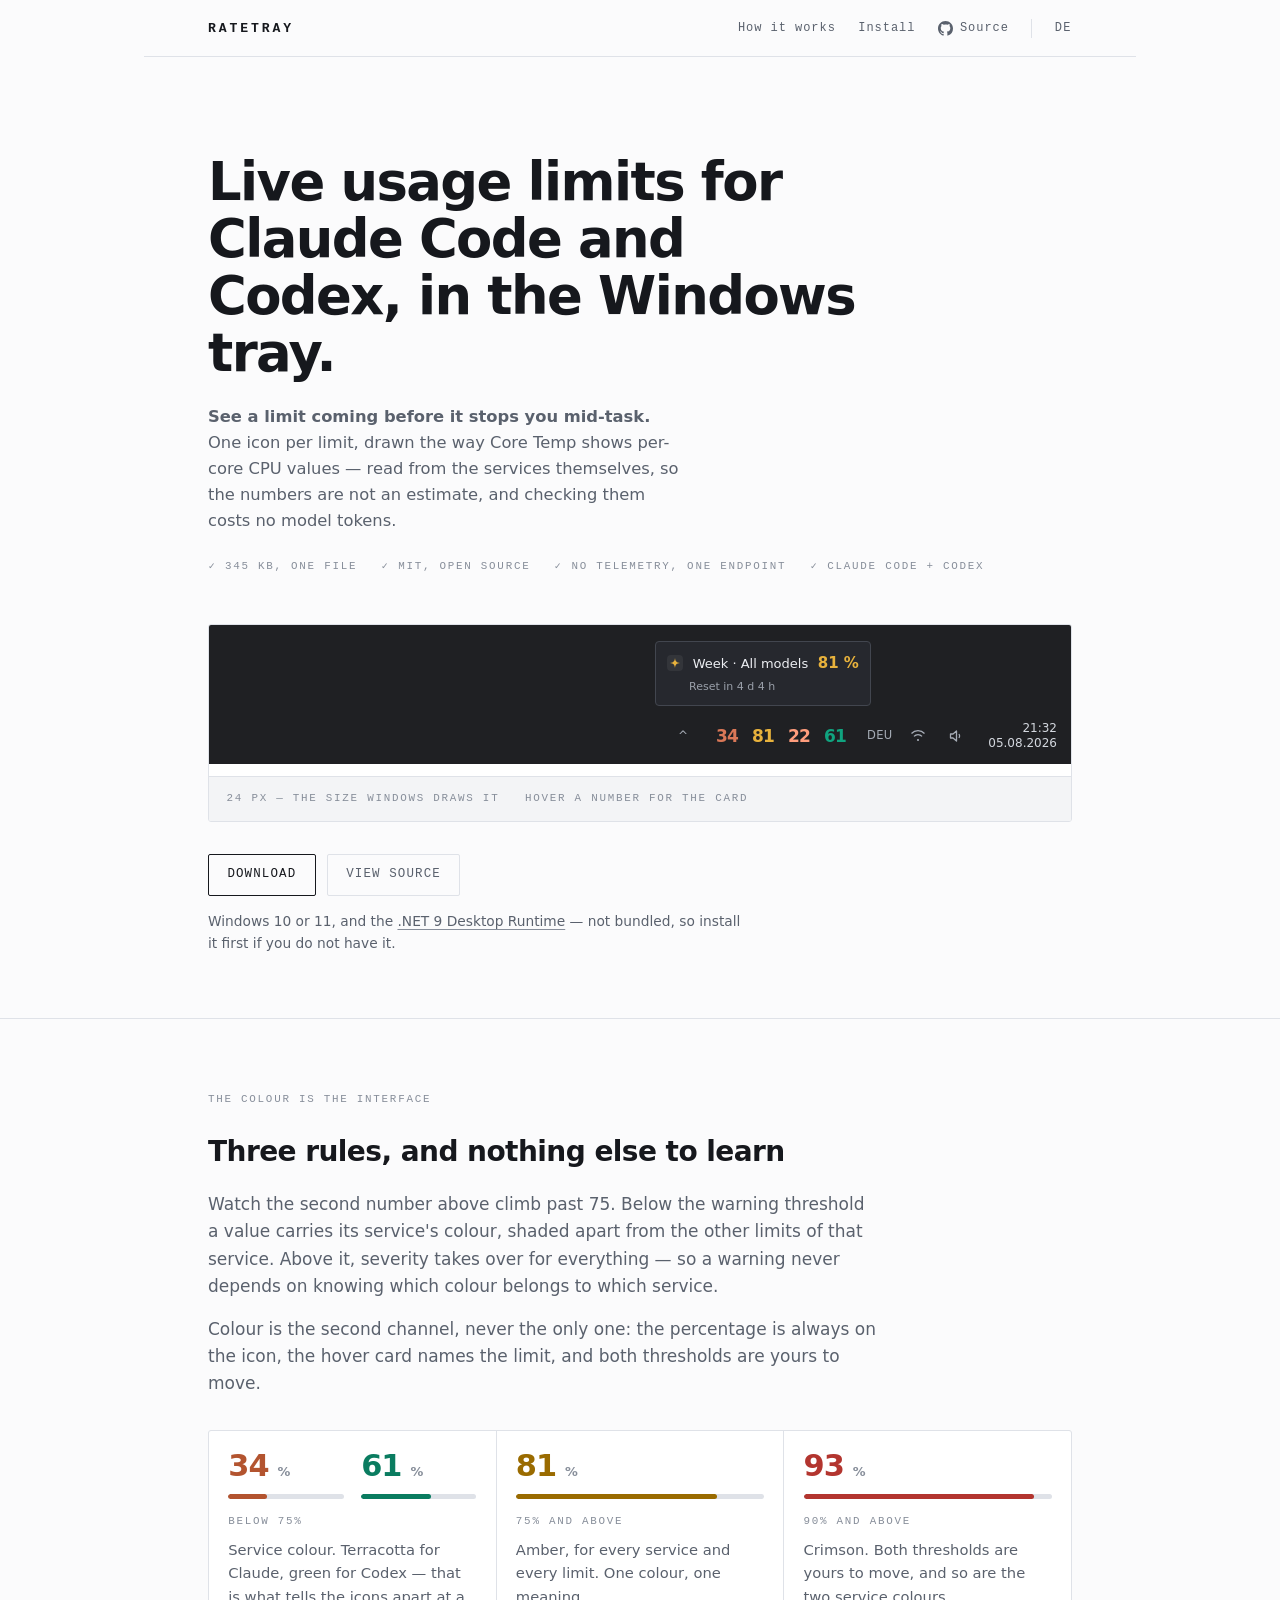
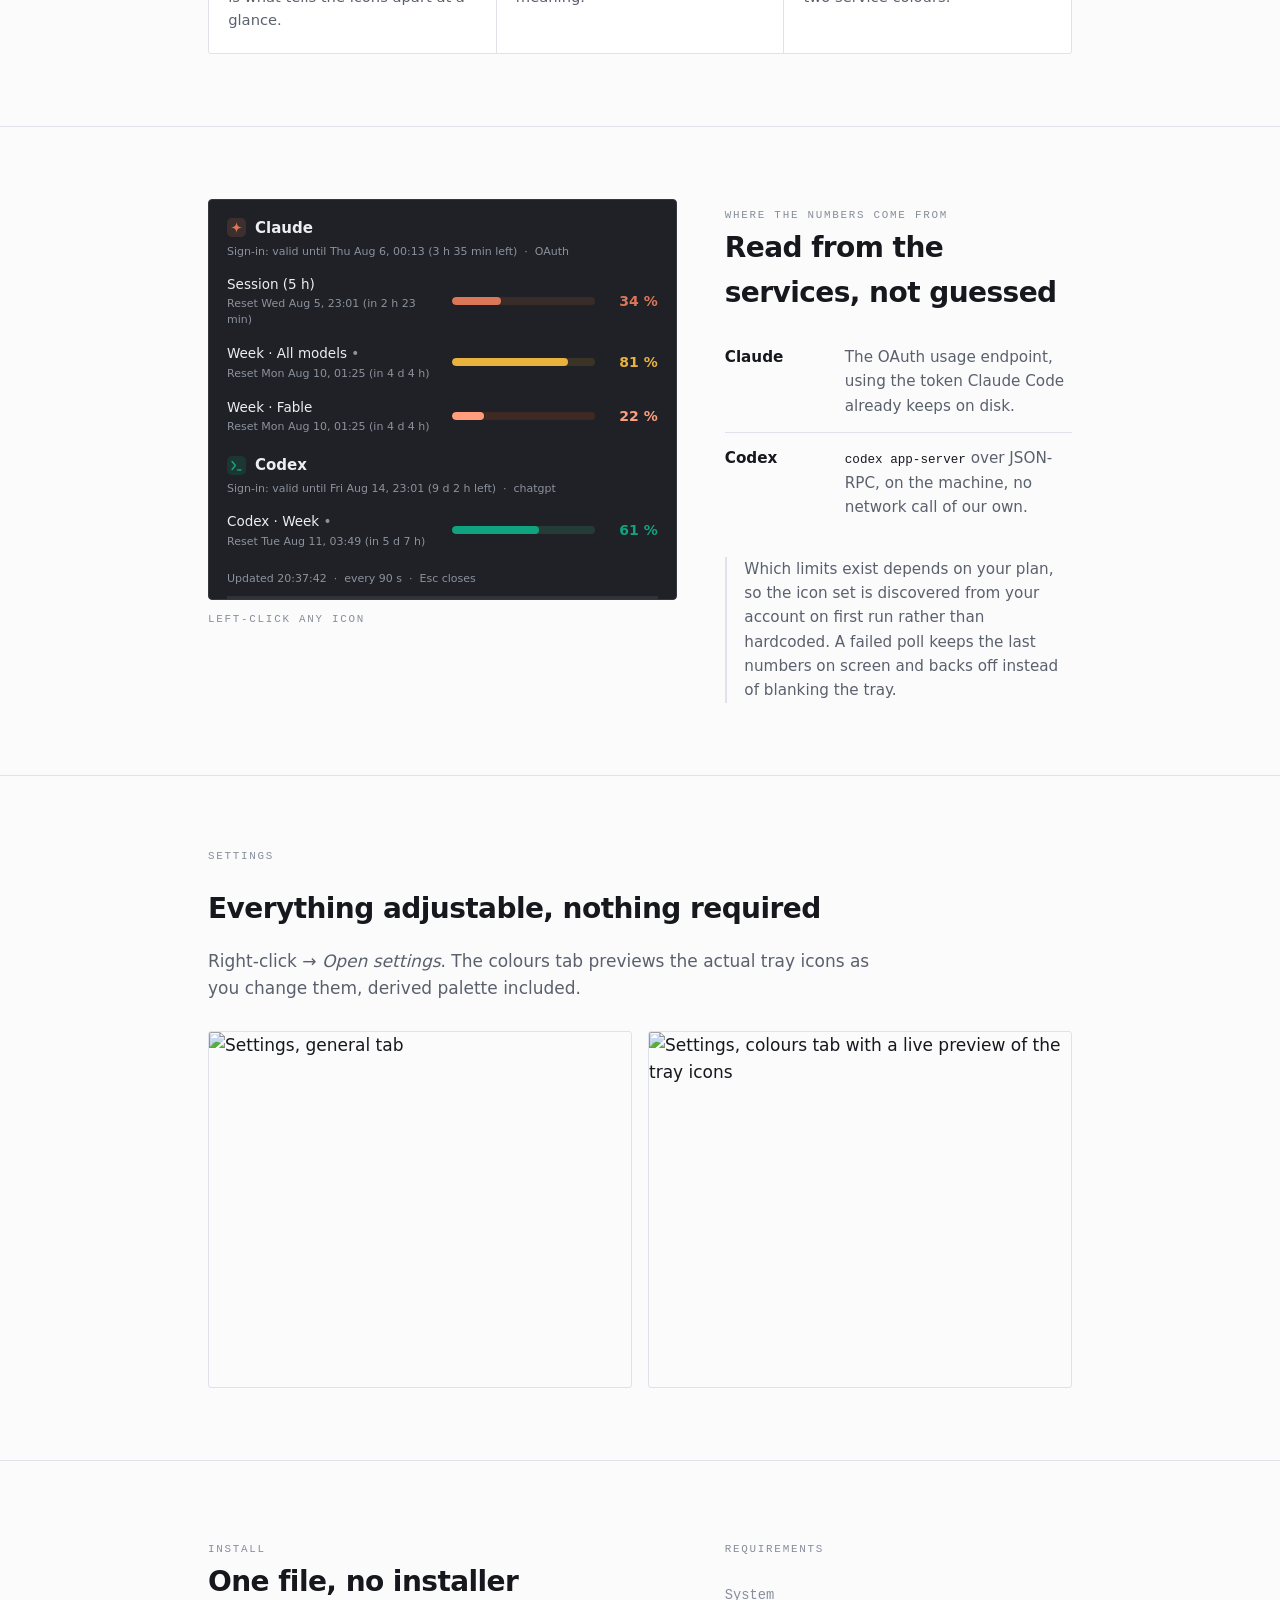
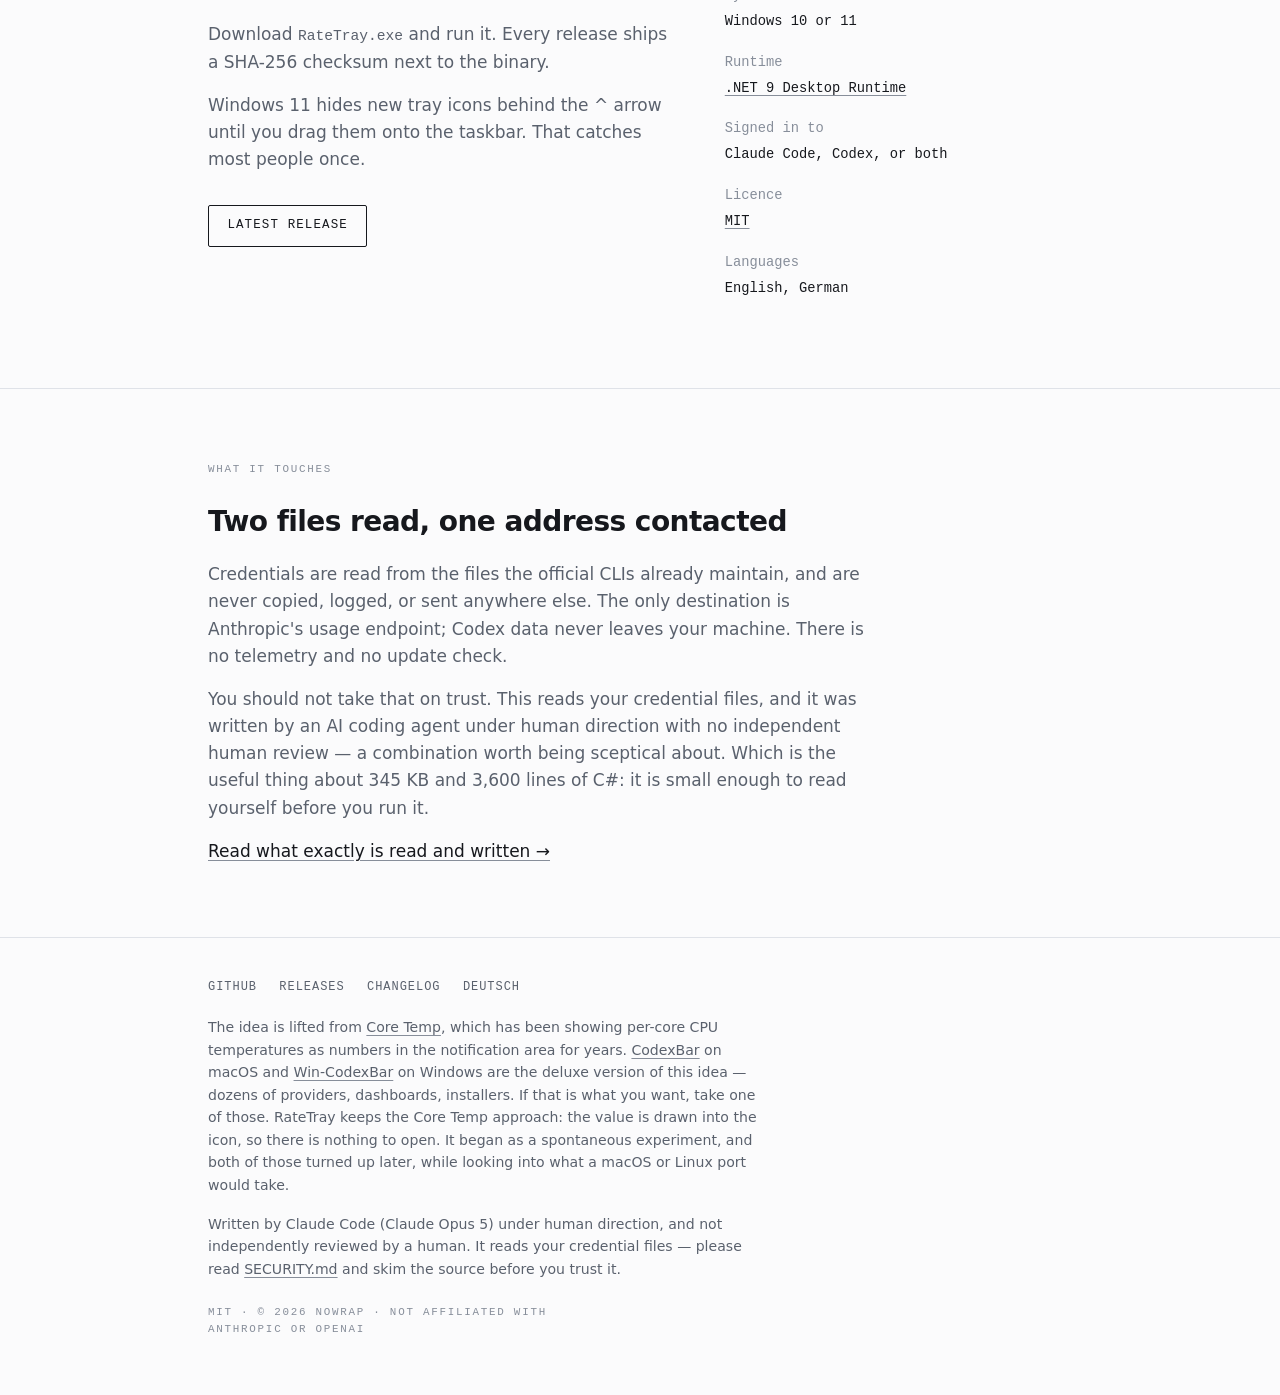
==== site/index.html @ 65d11f0b "docs: say when the prior art was found, not that it was chance "Found afterwards, by accident" left " ====
<!doctype html>
<html lang="en">
<head>
<meta charset="utf-8">
<meta name="viewport" content="width=device-width, initial-scale=1">
<title>RateTray — live usage limits for Claude Code and Codex, in the Windows tray</title>
<meta name="description" content="A Windows tray indicator showing how much of your Claude Code and Codex quota is left. One icon per limit, the way Core Temp shows per-core CPU values. Free and MIT licensed.">
<link rel="canonical" href="https://ratetray.nowrap.net/">
<link rel="alternate" hreflang="en" href="https://ratetray.nowrap.net/">
<link rel="alternate" hreflang="de" href="https://ratetray.nowrap.net/de/">
<link rel="alternate" hreflang="x-default" href="https://ratetray.nowrap.net/">

<meta property="og:type" content="website">
<meta property="og:url" content="https://ratetray.nowrap.net/">
<meta property="og:site_name" content="RateTray">
<meta property="og:title" content="RateTray — live usage limits for Claude Code and Codex">
<meta property="og:description" content="See a limit coming before it stops you mid-task. One tray icon per limit, read from the services themselves. 345 KB, MIT, no telemetry.">
<meta property="og:image" content="https://ratetray.nowrap.net/social.png">
<meta property="og:image:width" content="1200">
<meta property="og:image:height" content="630">
<meta property="og:image:alt" content="RateTray: four tray icons reading 34, 81, 22 and 61 per cent, the 81 in amber because it has crossed the warning threshold.">

<meta name="twitter:card" content="summary_large_image">
<meta name="twitter:title" content="RateTray — live usage limits for Claude Code and Codex">
<meta name="twitter:description" content="See a limit coming before it stops you mid-task. One tray icon per limit, read from the services themselves. 345 KB, MIT, no telemetry.">
<meta name="twitter:image" content="https://ratetray.nowrap.net/social.png">

<link rel="icon" href="favicon.ico" sizes="any">
<link rel="apple-touch-icon" href="apple-touch-icon.png">
<meta name="theme-color" content="#14161A" media="(prefers-color-scheme: dark)">
<meta name="theme-color" content="#FBFBFC" media="(prefers-color-scheme: light)">

<link rel="stylesheet" href="style.css">
</head>
<body>

<header class="wrap topbar">
  <span class="wordmark">RateTray</span>
  <nav>
    <a href="#how">How it works</a>
    <a href="#install">Install</a>
    <a href="https://github.com/nowrap/rate-tray">
      <svg width="15" height="15" viewBox="0 0 16 16" fill="currentColor" aria-hidden="true"><path d="M8 0C3.58 0 0 3.58 0 8c0 3.54 2.29 6.53 5.47 7.59.4.07.55-.17.55-.38 0-.19-.01-.82-.01-1.49-2.01.37-2.53-.49-2.69-.94-.09-.23-.48-.94-.82-1.13-.28-.15-.68-.52-.01-.53.63-.01 1.08.58 1.23.82.72 1.21 1.87.87 2.33.66.07-.52.28-.87.51-1.07-1.78-.2-3.64-.89-3.64-3.95 0-.87.31-1.59.82-2.15-.08-.2-.36-1.02.08-2.12 0 0 .67-.21 2.2.82a7.4 7.4 0 0 1 2-.27c.68 0 1.36.09 2 .27 1.53-1.04 2.2-.82 2.2-.82.44 1.1.16 1.92.08 2.12.51.56.82 1.27.82 2.15 0 3.07-1.87 3.75-3.65 3.95.29.25.54.73.54 1.48 0 1.07-.01 1.93-.01 2.2 0 .21.15.46.55.38A8.01 8.01 0 0 0 16 8c0-4.42-3.58-8-8-8z"/></svg>
      Source
    </a>
    <a href="de/" hreflang="de" class="lang">DE</a>
  </nav>
</header>

<main>
  <div class="wrap hero">
    <h1>Live usage limits for Claude&nbsp;Code and Codex, in the Windows tray.</h1>
    <p class="sub">
      <strong style="font-weight: 600;">See a limit coming before it stops you mid-task.</strong>
      One icon per limit, drawn the way Core&nbsp;Temp shows per-core CPU values — read from the
      services themselves, so the numbers are not an estimate, and checking them costs no model
      tokens.
    </p>

    <ul class="facts label">
      <li>345&nbsp;KB, one file</li>
      <li>MIT, open source</li>
      <li>No telemetry, one endpoint</li>
      <li>Claude&nbsp;Code + Codex</li>
    </ul>

    <figure class="specimen">
      <div class="stage">
      <div class="hovercard" id="card">
        <div class="row">
          <span class="mark" id="card-mark"></span>
          <span class="name" id="card-name"></span>
          <span class="value" id="card-value"></span>
        </div>
        <div class="reset" id="card-reset"></div>
      </div>
      <div class="taskbar" id="tray">
        <span class="chevron" aria-hidden="true">&#94;</span>
        <span class="ours">
          <span class="tray-icon" tabindex="0" data-target="34" data-service="claude" data-shade="0"
                data-name="Session (5 h)" data-reset="Reset in 2 h 23 min">0</span>
          <span class="tray-icon" tabindex="0" data-target="81" data-service="claude" data-shade="1"
                data-name="Week &#183; All models" data-reset="Reset in 4 d 4 h">0</span>
          <span class="tray-icon" tabindex="0" data-target="22" data-service="claude" data-shade="2"
                data-name="Week &#183; Fable" data-reset="Reset in 4 d 4 h">0</span>
          <span class="tray-icon" tabindex="0" data-target="61" data-service="codex"  data-shade="0"
                data-name="Codex &#183; Week" data-reset="Reset in 5 d 7 h">0</span>
        </span>
        <span class="kbd">DEU</span>
        <span class="glyph">
          <svg width="16" height="16" viewBox="0 0 16 16" fill="none" stroke="currentColor" stroke-width="1.3">
            <path d="M1.5 5.5a9 9 0 0 1 13 0M4 8.4a5.5 5.5 0 0 1 8 0"/><circle cx="8" cy="12" r="1.1" fill="currentColor" stroke="none"/>
          </svg>
        </span>
        <span class="glyph">
          <svg width="16" height="16" viewBox="0 0 16 16" fill="none" stroke="currentColor" stroke-width="1.3">
            <path d="M8.5 3 5 6H2.5v4H5l3.5 3z" stroke-linejoin="round"/><path d="M11 6a3.6 3.6 0 0 1 0 4"/>
          </svg>
        </span>
        <span class="clock" aria-hidden="true">21:32<br>05.08.2026</span>
      </div>
      </div>
      <figcaption>
        <span class="label">24&nbsp;px — the size Windows draws it</span>
        <span class="label">Hover a number for the card</span>
      </figcaption>
    </figure>

    <div class="actions">
      <a class="btn" href="https://github.com/nowrap/rate-tray/releases/latest">Download</a>
      <a class="btn secondary" href="https://github.com/nowrap/rate-tray">View source</a>
    </div>
    <!-- Next to the button, not in a requirements list further down: without the runtime the
         first launch fails with a dialog, and that user does not come back. -->
    <p class="requirement">
      Windows 10 or 11, and the
      <a href="https://dotnet.microsoft.com/download/dotnet/9.0">.NET&nbsp;9 Desktop Runtime</a>
      — not bundled, so install it first if you do not have it.
    </p>
  </div>

  <section id="colour">
    <div class="wrap">
      <span class="label">The colour is the interface</span>
      <h2>Three rules, and nothing else to learn</h2>
      <p class="muted">
        Watch the second number above climb past 75. Below the warning threshold a value carries
        its service's colour, shaded apart from the other limits of that service. Above it,
        severity takes over for everything — so a warning never depends on knowing which colour
        belongs to which service.
      </p>
      <p class="muted">
        Colour is the second channel, never the only one: the percentage is always on the icon,
        the hover card names the limit, and both thresholds are yours to move.
      </p>

      <div class="rules" style="margin-top: 2rem;">
        <div class="rule">
          <div class="meters">
            <div class="meter" data-target="34" data-service="claude" data-shade="0" role="img">
              <div class="swatch"><span class="num">0</span><span class="unit">%</span></div>
              <div class="track"><span></span></div>
            </div>
            <div class="meter" data-target="61" data-service="codex" data-shade="0" role="img">
              <div class="swatch"><span class="num">0</span><span class="unit">%</span></div>
              <div class="track"><span></span></div>
            </div>
          </div>
          <span class="label">Below 75%</span>
          <p>Service colour. Terracotta for Claude, green for Codex — that is what tells the icons apart at a glance.</p>
        </div>
        <div class="rule">
          <div class="meters">
            <div class="meter" data-target="81" data-service="claude" data-shade="1" role="img">
              <div class="swatch"><span class="num">0</span><span class="unit">%</span></div>
              <div class="track"><span></span></div>
            </div>
          </div>
          <span class="label">75% and above</span>
          <p>Amber, for every service and every limit. One colour, one meaning.</p>
        </div>
        <div class="rule">
          <div class="meters">
            <div class="meter" data-target="93" data-service="codex" data-shade="0" role="img">
              <div class="swatch"><span class="num">0</span><span class="unit">%</span></div>
              <div class="track"><span></span></div>
            </div>
          </div>
          <span class="label">90% and above</span>
          <p>Crimson. Both thresholds are yours to move, and so are the two service colours.</p>
        </div>
      </div>
    </div>
  </section>

  <section id="how">
    <div class="wrap split">
      <figure class="window">
        <div class="pane" id="details" role="img" aria-label="The details window: three Claude limits at 34, 81 and 22 per cent and one Codex limit at 61 per cent, each with a bar, its reset time, and how long the sign-in is still valid. It refreshes itself every 90 seconds.">
          <p class="svc">
            <span class="mark" style="background: rgba(217,119,87,0.16)">
              <svg width="11" height="11" viewBox="0 0 10 10" aria-hidden="true"><path d="M5 0 C5.4 3.4 6.6 4.6 10 5 C6.6 5.4 5.4 6.6 5 10 C4.6 6.6 3.4 5.4 0 5 C3.4 4.6 4.6 3.4 5 0Z" fill="#D97757"/></svg>
            </span>
            Claude
          </p>
          <p class="auth">Sign-in: valid until Thu Aug 6, 00:13 (3 h 35 min left) &nbsp;·&nbsp; OAuth</p>

          <div class="limit" data-service="claude" data-shade="0">
            <span class="name">Session (5 h)</span>
            <span class="track"><span></span></span>
            <span class="pct">0 %</span>
            <span class="reset">Reset Wed Aug 5, 23:01 (in 2 h 23 min)</span>
          </div>
          <div class="limit" data-service="claude" data-shade="1">
            <span class="name">Week · All models <span class="active" title="The limit currently in force">•</span></span>
            <span class="track"><span></span></span>
            <span class="pct">0 %</span>
            <span class="reset">Reset Mon Aug 10, 01:25 (in 4 d 4 h)</span>
          </div>
          <div class="limit" data-service="claude" data-shade="2">
            <span class="name">Week · Fable</span>
            <span class="track"><span></span></span>
            <span class="pct">0 %</span>
            <span class="reset">Reset Mon Aug 10, 01:25 (in 4 d 4 h)</span>
          </div>

          <p class="svc">
            <span class="mark" style="background: rgba(16,163,127,0.16)">
              <svg width="11" height="11" viewBox="0 0 10 10" fill="none" stroke="#10A37F" stroke-width="1.4" stroke-linecap="round" stroke-linejoin="round" aria-hidden="true"><path d="M1 1.4 4 5 1 8.6"/><path d="M6 9h3"/></svg>
            </span>
            Codex
          </p>
          <p class="auth">Sign-in: valid until Fri Aug 14, 23:01 (9 d 2 h left) &nbsp;·&nbsp; chatgpt</p>

          <div class="limit" data-service="codex" data-shade="0">
            <span class="name">Codex · Week <span class="active" title="The limit currently in force">•</span></span>
            <span class="track"><span></span></span>
            <span class="pct">0 %</span>
            <span class="reset">Reset Tue Aug 11, 03:49 (in 5 d 7 h)</span>
          </div>

          <p class="foot">Updated <span class="stamp">20:37:42</span> &nbsp;·&nbsp; every 90 s &nbsp;·&nbsp; Esc closes</p>
          <div class="strip"><span></span></div>
        </div>
        <figcaption class="label">Left-click any icon</figcaption>
      </figure>
      <div>
        <span class="label">Where the numbers come from</span>
        <h2>Read from the services, not guessed</h2>
        <table class="sources">
          <tr>
            <th>Claude</th>
            <td>The OAuth usage endpoint, using the token Claude&nbsp;Code already keeps on disk.</td>
          </tr>
          <tr>
            <th>Codex</th>
            <td><code>codex app-server</code> over JSON-RPC, on the machine, no network call of our own.</td>
          </tr>
        </table>
        <p class="note" style="margin-top: 1.5rem;">
          Which limits exist depends on your plan, so the icon set is discovered from your account
          on first run rather than hardcoded. A failed poll keeps the last numbers on screen and
          backs off instead of blanking the tray.
        </p>
      </div>
    </div>
  </section>

  <section id="settings">
    <div class="wrap">
      <span class="label">Settings</span>
      <h2>Everything adjustable, nothing required</h2>
      <p class="muted">
        Right-click → <em>Open settings</em>. The colours tab previews the actual tray icons as you
        change them, derived palette included.
      </p>
      <div class="shots">
        <figure><img src="settings.png" alt="Settings, general tab" width="700" height="590" loading="lazy"></figure>
        <figure><img src="settings-colors.png" alt="Settings, colours tab with a live preview of the tray icons" width="700" height="590" loading="lazy"></figure>
      </div>
    </div>
  </section>

  <section id="install">
    <div class="wrap split">
      <div>
        <span class="label">Install</span>
        <h2>One file, no installer</h2>
        <p class="muted">
          Download <code style="font-family: var(--mono); font-size: 0.86em;">RateTray.exe</code>
          and run it. Every release ships a SHA-256 checksum next to the binary.
        </p>
        <p class="muted">
          Windows&nbsp;11 hides new tray icons behind the <span aria-hidden="true">^</span> arrow
          until you drag them onto the taskbar. That catches most people once.
        </p>
        <div class="actions">
          <a class="btn" href="https://github.com/nowrap/rate-tray/releases/latest">Latest release</a>
        </div>
      </div>
      <div>
        <span class="label">Requirements</span>
        <dl class="spec" style="margin-top: 1.4rem;">
          <dt>System</dt><dd>Windows 10 or 11</dd>
          <dt>Runtime</dt><dd><a href="https://dotnet.microsoft.com/download/dotnet/9.0">.NET 9 Desktop Runtime</a></dd>
          <dt>Signed in to</dt><dd>Claude Code, Codex, or both</dd>
          <dt>Licence</dt><dd><a href="https://github.com/nowrap/rate-tray/blob/main/LICENSE">MIT</a></dd>
          <dt>Languages</dt><dd>English, German</dd>
        </dl>
      </div>
    </div>
  </section>

  <section id="privacy">
    <div class="wrap">
      <span class="label">What it touches</span>
      <h2>Two files read, one address contacted</h2>
      <p class="muted">
        Credentials are read from the files the official CLIs already maintain, and are never
        copied, logged, or sent anywhere else. The only destination is Anthropic's usage
        endpoint; Codex data never leaves your machine. There is no telemetry and no update
        check.
      </p>
      <p class="muted">
        You should not take that on trust. This reads your credential files, and it was written
        by an AI coding agent under human direction with no independent human review — a
        combination worth being sceptical about. Which is the useful thing about 345&nbsp;KB and
        3,600 lines of C#: it is small enough to read yourself before you run it.
      </p>
      <p><a href="https://github.com/nowrap/rate-tray/blob/main/SECURITY.md">Read what exactly is read and written →</a></p>
    </div>
  </section>
</main>

<footer>
  <div class="wrap">
    <div class="links">
      <a href="https://github.com/nowrap/rate-tray">GitHub</a>
      <a href="https://github.com/nowrap/rate-tray/releases">Releases</a>
      <a href="https://github.com/nowrap/rate-tray/blob/main/CHANGELOG.md">Changelog</a>
      <a href="de/">Deutsch</a>
    </div>
    <p>
      The idea is lifted from <a href="https://www.alcpu.com/CoreTemp/">Core&nbsp;Temp</a>, which
      has been showing per-core CPU temperatures as numbers in the notification area for years.
      <a href="https://github.com/steipete/CodexBar">CodexBar</a> on macOS and
      <a href="https://github.com/nesszer/Win-CodexBar">Win-CodexBar</a> on Windows are the
      deluxe version of this idea — dozens of providers, dashboards, installers. If that is what
      you want, take one of those. RateTray keeps the Core&nbsp;Temp approach: the value is drawn
      into the icon, so there is nothing to open. It began as a spontaneous experiment, and both
      of those turned up later, while looking into what a macOS or Linux port would take.
    </p>
    <p>
      Written by Claude&nbsp;Code (Claude&nbsp;Opus&nbsp;5) under human direction, and not
      independently reviewed by a human. It reads your credential files — please read
      <a href="https://github.com/nowrap/rate-tray/blob/main/SECURITY.md">SECURITY.md</a> and skim
      the source before you trust it.
    </p>
    <p class="label" style="margin-top: 1.5rem;">
      MIT · © 2026 nowrap · Not affiliated with Anthropic or OpenAI
    </p>
  </div>
</footer>

<script src="app.js" defer></script>

</body>
</html>
---- site/style.css ----
/* ---------------------------------------------------------------- tokens --
   Ground and panel are the details window's own colours. Terracotta and green
   are reserved for data: never a button, never a link. Colour means something
   here, exactly as it does in the app. */
:root {
  color-scheme: dark light;

  --ink:    #14161A;
  --panel:  #1F2126;
  --raised: #24272E;
  --line:   #2E323A;
  --text:   #ECEEF2;
  --muted:  #8B929E;
  --faint:  #656B77;

  --claude: #D97757;
  --codex:  #10A37F;
  --warn:   #E8B23C;
  --crit:   #E05A56;

  --sans: "Segoe UI Variable Display", "Segoe UI", -apple-system, system-ui, sans-serif;
  --mono: "Cascadia Code", "Cascadia Mono", Consolas, ui-monospace, "SF Mono", monospace;

  --gutter: clamp(1.25rem, 5vw, 4rem);
  --rule: 1px solid var(--line);
}

@media (prefers-color-scheme: light) {
  :root {
    --ink:    #FBFBFC;
    --panel:  #FFFFFF;
    --raised: #F3F4F6;
    --line:   #DFE2E8;
    --text:   #16181D;
    --muted:  #5A616D;
    --faint:  #878E9A;

    --claude: #B3542F;
    --codex:  #0A7C60;
    --warn:   #9A6B00;
    --crit:   #B3352F;
  }
}

* { box-sizing: border-box; }

body {
  margin: 0;
  background: var(--ink);
  color: var(--text);
  font-family: var(--sans);
  font-size: 17px;
  line-height: 1.6;
  -webkit-font-smoothing: antialiased;
}

a { color: inherit; text-decoration-color: var(--faint); text-underline-offset: 3px; }
a:hover { text-decoration-color: currentColor; }
:focus-visible { outline: 2px solid var(--text); outline-offset: 3px; border-radius: 2px; }

/* Datasheet annotation register: small, wide, uppercase, monospace. */
.label {
  font-family: var(--mono);
  font-size: 0.68rem;
  letter-spacing: 0.16em;
  text-transform: uppercase;
  color: var(--faint);
}

.wrap { max-width: 62rem; margin: 0 auto; padding-inline: var(--gutter); }

/* ------------------------------------------------------------------- bar -- */
.topbar {
  display: flex; align-items: center; justify-content: space-between; gap: 1rem;
  padding-block: 1.1rem;
  border-bottom: var(--rule);
}
.wordmark {
  font-family: var(--mono);
  font-size: 0.82rem;
  letter-spacing: 0.22em;
  text-transform: uppercase;
  font-weight: 600;
}
.topbar nav { display: flex; align-items: center; gap: 1.4rem; }
.topbar nav a {
  display: inline-flex; align-items: center; gap: 0.45rem;
  font-family: var(--mono); font-size: 0.75rem; letter-spacing: 0.08em;
  text-decoration: none; color: var(--muted);
}
.topbar nav a:hover { color: var(--text); }
.topbar nav svg { display: block; flex: none; }

/* ----------------------------------------------------------------- hero -- */
.hero { padding-block: clamp(3rem, 9vw, 6rem) clamp(2.5rem, 6vw, 4rem); }

.hero h1 {
  margin: 0;
  font-size: clamp(2rem, 5.4vw, 3.3rem);
  font-weight: 600;
  line-height: 1.08;
  letter-spacing: -0.03em;
  max-width: 18ch;
}
.hero .sub {
  margin: 1.4rem 0 0;
  max-width: 46ch;
  color: var(--muted);
  font-size: 1.02rem;
}

/* ------------------------------------------------------- tray specimen --
   Always dark: this is a specimen of the product on its native surface, so it
   does not follow the page theme. Icons are 24 px, the size Windows draws them
   at 150% scaling. */
.specimen {
  margin-top: clamp(2rem, 5vw, 3rem);
  border: var(--rule);
  border-radius: 3px;
  overflow: hidden;
  background: var(--panel);
}
/* The right-hand end of a Windows 11 taskbar: overflow chevron, the app's icons, then the
   system glyphs, keyboard layout and two-line clock that always sit beside them. Right
   aligned and fading out to the left, because that corner is the whole context. */
.taskbar {
  background: #1F2023;
  padding: 12px 14px;
  display: flex; align-items: center; justify-content: flex-end;
  gap: 14px;
  overflow: hidden;
  position: relative;
}
.taskbar::before {
  content: ""; position: absolute; inset: 0 auto 0 0; width: 30%;
  background: linear-gradient(90deg, rgba(31,32,35,1), rgba(31,32,35,0));
  pointer-events: none;
}
.tray-icon {
  flex: none;
  width: 24px; height: 24px;
  display: grid; place-items: center;
  font-family: var(--sans);
  font-weight: 700;
  font-size: 17px;
  line-height: 1;
  font-variant-numeric: tabular-nums;
  letter-spacing: -0.04em;
  color: var(--claude);
}
.taskbar .chevron,
.taskbar .glyph,
.taskbar .kbd {
  flex: none;
  color: #A6ACB6;
  font-family: var(--sans);
  font-size: 12px;
  line-height: 1;
  display: grid; place-items: center;
  width: 24px; height: 24px;
}
.taskbar .kbd { width: auto; font-size: 11.5px; letter-spacing: 0.02em; }
.taskbar .glyph svg { display: block; }
.taskbar .clock {
  flex: none; margin-left: 6px;
  font-family: var(--sans); font-size: 12px; line-height: 1.3;
  color: #D3D7DE; text-align: right;
}
/* The four icons this page is about, held slightly apart from their neighbours. */
.taskbar .ours { display: flex; gap: 12px; flex: none; padding-inline: 6px; }
.tray-icon { cursor: default; border-radius: 3px; }
.tray-icon:focus-visible { outline: 2px solid #ECEEF2; outline-offset: 2px; }

/* ---------------------------------------------------------- hover card --
   The app's own tooltip replacement: Windows tray tooltips are text only, so
   the service mark can only appear in a window we draw ourselves. Shown here
   above the strip, the way it appears above the tray. */
.stage { position: relative; background: #1F2023; padding-top: 84px; }
.hovercard {
  position: absolute; bottom: 58px; left: 0;
  min-width: 210px;
  background: #26282E;
  border: 1px solid #42464F;
  border-radius: 4px;
  padding: 9px 11px;
  transition: left 0.18s ease, opacity 0.18s ease;
  pointer-events: none;
}
.hovercard .row { display: flex; align-items: baseline; gap: 0.6rem; }
.hovercard .mark { flex: none; width: 16px; height: 16px; display: grid; place-items: center; border-radius: 4px; align-self: center; }
.hovercard .name { color: #ECEEF2; font-size: 13px; white-space: nowrap; }
.hovercard .value { margin-left: auto; font-size: 15px; font-weight: 700; font-variant-numeric: tabular-nums; }
.hovercard .reset { margin-top: 3px; padding-left: 22px; color: #9AA0AA; font-size: 11px; white-space: nowrap; }
@media (max-width: 34rem) { .hovercard { min-width: 0; } .hovercard .reset { display: none; } }

.specimen figcaption {
  display: flex; flex-wrap: wrap; gap: 0.5rem 1.6rem;
  padding: 0.85rem 1.1rem;
  border-top: var(--rule);
  background: var(--raised);
}

/* --------------------------------------------------- details window --
   A reproduction of the window a left-click opens, and like the tray specimen it stays on
   the app's own dark surface whatever the page theme is. Both specimens declare the app's
   dark palette here, so the scripted colours are the ones Windows actually draws rather
   than the page's light-theme variants. */
.specimen, .window {
  --claude: #D97757;
  --codex:  #10A37F;
  --warn:   #E8B23C;
  --crit:   #E05A56;
}
.window { margin: 0; }
.window .pane {
  background: #1F2126;
  border: 1px solid #34383F;
  border-radius: 4px;
  padding: 16px 18px 0;
  font-family: var(--sans);
  overflow: hidden;
}
.window .svc {
  display: flex; align-items: center; gap: 9px;
  font-size: 15px; font-weight: 700; color: #ECEEF2;
  margin: 0;
}
.window .limit + .svc { margin-top: 18px; }   /* services are separated, limits are grouped */
.window .svc + .auth { margin: 4px 0 14px; }
.window .svc .mark { flex: none; width: 19px; height: 19px; display: grid; place-items: center; border-radius: 5px; }
.window .auth, .window .reset, .window .foot { color: #8B929E; font-size: 11px; line-height: 1.45; margin: 0; }

.window .limit {
  display: grid;
  grid-template-columns: minmax(0, 1.5fr) minmax(52px, 1fr) 3.2rem;
  column-gap: 12px; row-gap: 1px;
  margin-bottom: 15px;
}
.window .limit .name { grid-column: 1; color: #ECEEF2; font-size: 13.5px; }
.window .limit .name .active { color: #8B929E; }      /* the limit currently in force */
.window .limit .reset { grid-column: 1; }
.window .limit .track {
  grid-column: 2; grid-row: 1 / span 2; align-self: center;
  height: 8px; border-radius: 4px; overflow: hidden;
}
.window .limit .track > span { display: block; width: 0; height: 100%; border-radius: 4px; }
.window .limit .pct {
  grid-column: 3; grid-row: 1 / span 2; align-self: center;
  text-align: right; font-size: 14px; font-weight: 700; font-variant-numeric: tabular-nums;
}

.window .foot { padding: 6px 0 9px; }
.window .strip { height: 3px; background: rgba(139, 146, 158, 0.15); }
.window .strip > span { display: block; width: 0; height: 100%; background: rgba(139, 146, 158, 0.51); }

.window figcaption { margin-top: 0.7rem; }

/* Verifiable facts, not adjectives: every one of these can be checked in a minute. */
.facts {
  display: flex; flex-wrap: wrap; gap: 0.4rem 1.5rem;
  margin: 1.5rem 0 0; padding: 0; list-style: none;
}
.facts li { display: flex; align-items: baseline; gap: 0.45rem; }
/* Neutral, not green: the service colours mean "this is a reading". Spending one on a
   decorative tick in the first screen would undo the rule the page is built on. */
.facts li::before { content: "\2713"; color: var(--faint); font-size: 0.8em; }

/* ------------------------------------------------------------- actions -- */
.actions { display: flex; flex-wrap: wrap; gap: 0.7rem; margin-top: 2rem; align-items: center; }
.requirement { margin-top: 0.85rem; font-size: 0.86rem; color: var(--muted); }
.btn {
  display: inline-block;
  padding: 0.62rem 1.15rem;
  border: 1px solid var(--text);
  border-radius: 2px;
  font-family: var(--mono);
  font-size: 0.78rem;
  letter-spacing: 0.09em;
  text-transform: uppercase;
  text-decoration: none;
}
.btn:hover { background: var(--text); color: var(--ink); }
.btn.secondary { border-color: var(--line); color: var(--muted); }
.btn.secondary:hover { background: transparent; border-color: var(--text); color: var(--text); }

/* --------------------------------------------------------------- blocks -- */
section { border-top: var(--rule); padding-block: clamp(2.75rem, 7vw, 4.5rem); }
section > .wrap > .label { display: block; margin-bottom: 1.4rem; }
h2 {
  margin: 0 0 1rem;
  font-size: clamp(1.3rem, 2.6vw, 1.75rem);
  font-weight: 600;
  letter-spacing: -0.02em;
}
p { margin: 0 0 1rem; max-width: 62ch; }
p:last-child { margin-bottom: 0; }
.muted { color: var(--muted); }

/* Threshold rules, stated as data rather than as feature cards. */
.rules { display: grid; gap: 1px; background: var(--line); border: var(--rule); border-radius: 3px; overflow: hidden; }
@media (min-width: 40rem) { .rules { grid-template-columns: repeat(3, 1fr); } }
.rule { background: var(--panel); padding: 1.3rem 1.2rem; }
.rule .swatch {
  display: flex; align-items: baseline; gap: 0.55rem;
  font-family: var(--sans); font-weight: 700; font-size: 1.9rem;
  font-variant-numeric: tabular-nums; letter-spacing: -0.03em;
  line-height: 1;
}
.rule .swatch .unit { font-size: 0.8rem; font-weight: 600; letter-spacing: 0; color: var(--faint); }
.rule .label { display: block; margin: 0.9rem 0 0.45rem; }

/* The bar the details window draws, at the weight it draws it. The track is always visible,
   so a reading of zero still reads as a bar rather than as nothing — the same mistake the
   app's countdown strip once made. */
.rule .meters { display: flex; gap: 1.1rem; }
.rule .meter { flex: 1 1 0; min-width: 0; }
.rule .track {
  display: block; height: 5px; margin-top: 0.75rem;
  background: var(--line); border-radius: 3px; overflow: hidden;
}
.rule .track > span { display: block; width: 0; height: 100%; border-radius: 3px; }
.rule p { font-size: 0.92rem; color: var(--muted); margin: 0; }

/* Source table: two rows, no chrome. */
.sources { width: 100%; border-collapse: collapse; margin-top: 0.5rem; }
.sources th, .sources td { text-align: left; padding: 0.85rem 0; border-bottom: var(--rule); vertical-align: baseline; }
.sources th { width: 7.5rem; font-weight: 600; font-size: 0.95rem; }
.sources td { color: var(--muted); font-size: 0.95rem; }
.sources code { font-family: var(--mono); font-size: 0.83em; color: var(--text); }
.sources tr:last-child th, .sources tr:last-child td { border-bottom: 0; }

figure { margin: 0; }
figure img { display: block; width: 100%; height: auto; border: var(--rule); border-radius: 3px; }
figure figcaption { margin-top: 0.75rem; }

.split { display: grid; gap: clamp(1.5rem, 4vw, 3rem); }
@media (min-width: 52rem) { .split { grid-template-columns: 1.35fr 1fr; align-items: start; } }

/* Spec block, monospace, the way a datasheet lists requirements. */
.spec { font-family: var(--mono); font-size: 0.86rem; line-height: 1.9; }
.spec dt { color: var(--faint); }
.spec dd { margin: 0 0 0.9rem; }
.spec dd:last-child { margin-bottom: 0; }

.note {
  border-left: 2px solid var(--line);
  padding-left: 1.1rem;
  color: var(--muted);
  font-size: 0.95rem;
}

footer { border-top: var(--rule); padding-block: 2.5rem 3.5rem; color: var(--muted); font-size: 0.9rem; }
footer .links { display: flex; flex-wrap: wrap; gap: 1.4rem; margin-bottom: 1.2rem; }
footer .links a { font-family: var(--mono); font-size: 0.75rem; letter-spacing: 0.08em; text-transform: uppercase; text-decoration: none; }
footer p { font-size: 0.88rem; }

@media (prefers-reduced-motion: reduce) {
  * { animation-duration: 0.01ms !important; transition-duration: 0.01ms !important; }
}

/* Language switch: a peer of the nav links, set apart by a rule rather than colour —
   colour on this page means "this is a reading". */
.topbar nav a.lang {
  padding-left: 1.4rem;
  border-left: var(--rule);
  letter-spacing: 0.12em;
}

/* Two settings screenshots side by side where there is room. */
.shots { display: grid; gap: 1rem; margin-top: 1.75rem; }
@media (min-width: 46rem) { .shots { grid-template-columns: 1fr 1fr; } }
.shots img { display: block; width: 100%; height: auto; border: var(--rule); border-radius: 3px; }
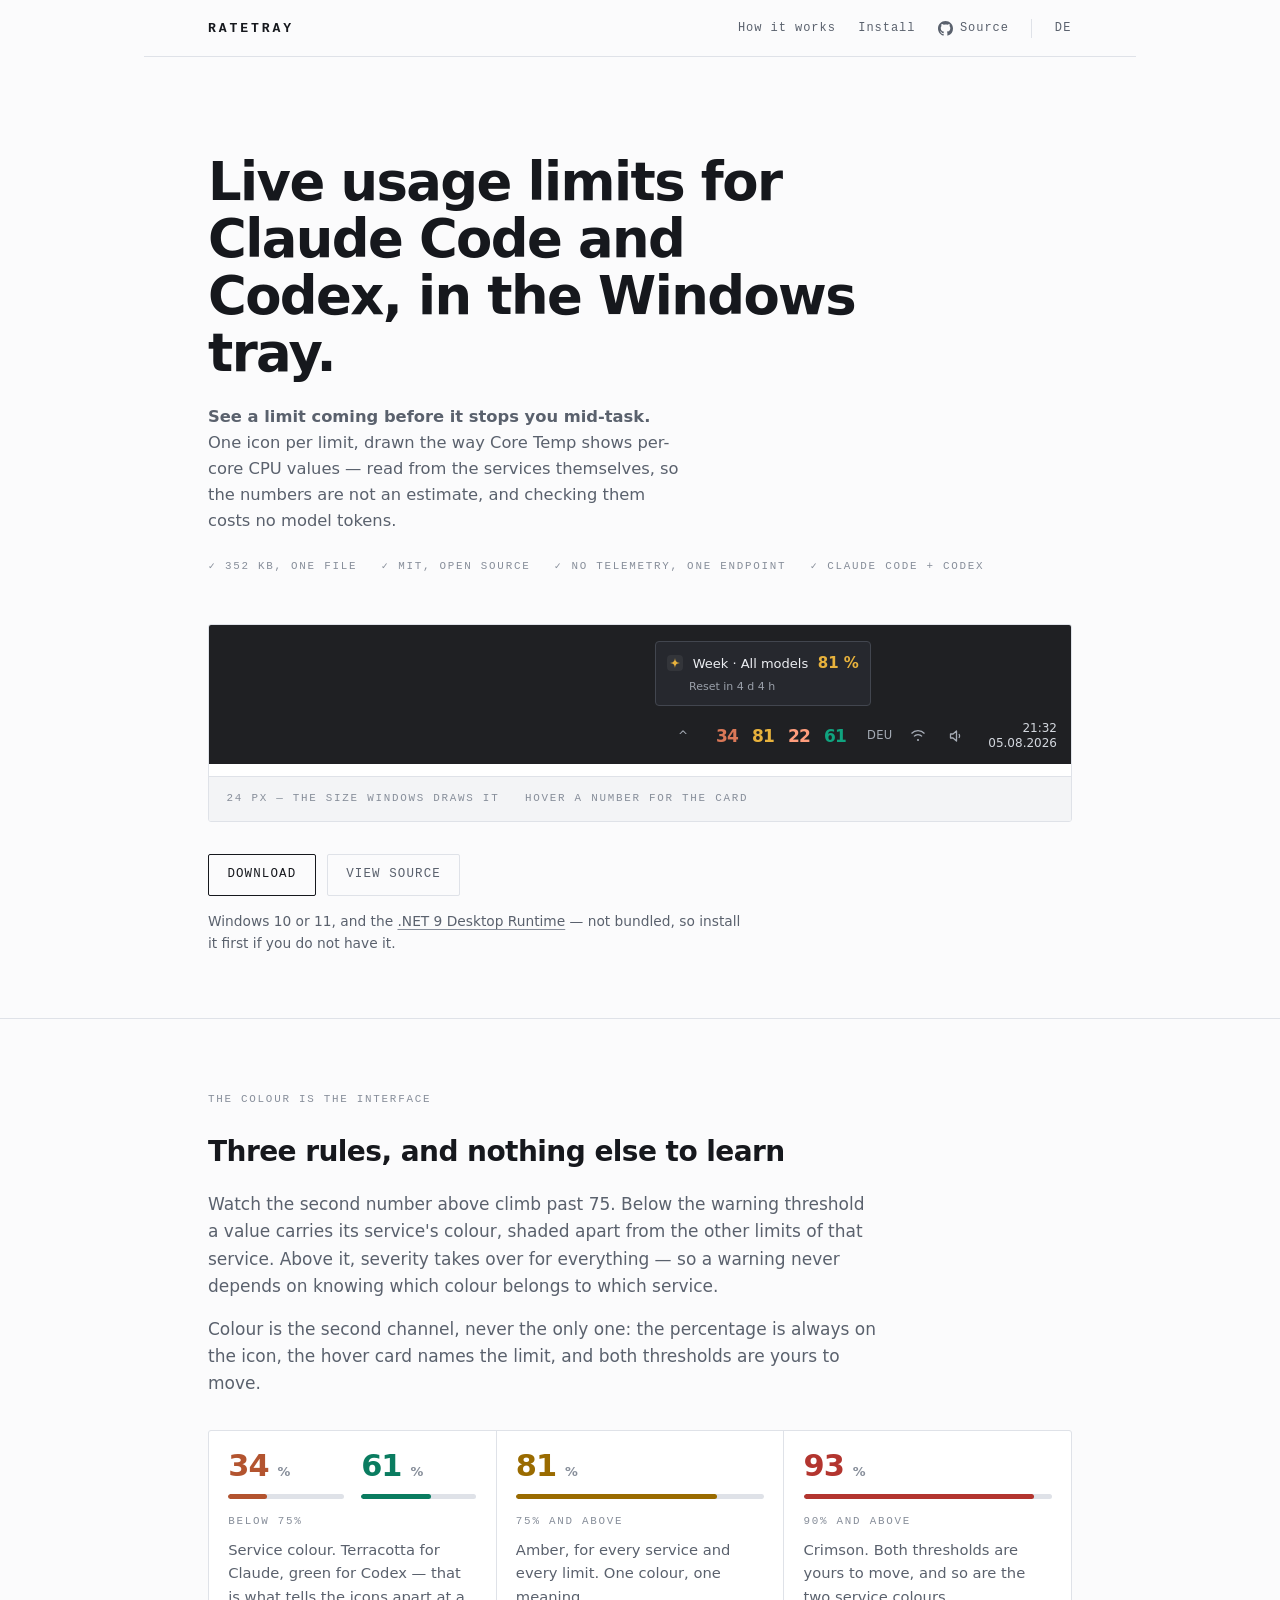
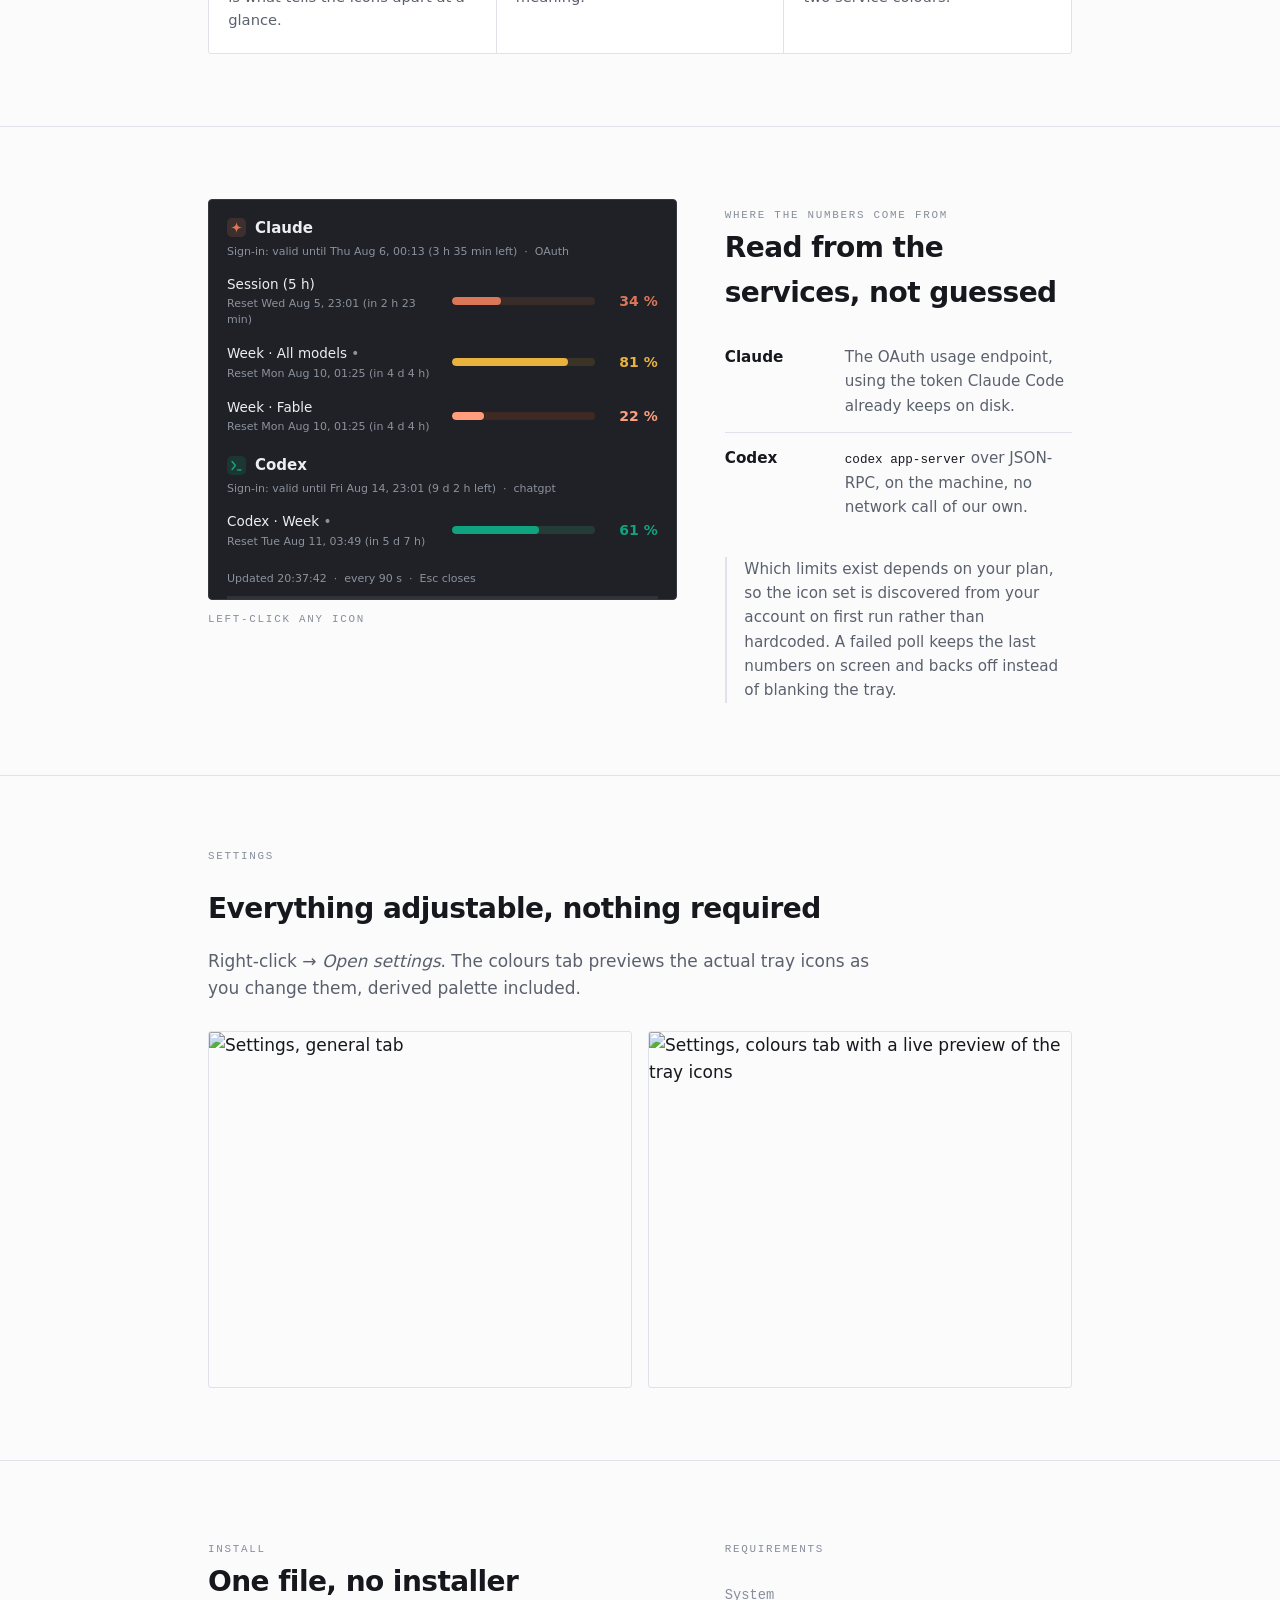
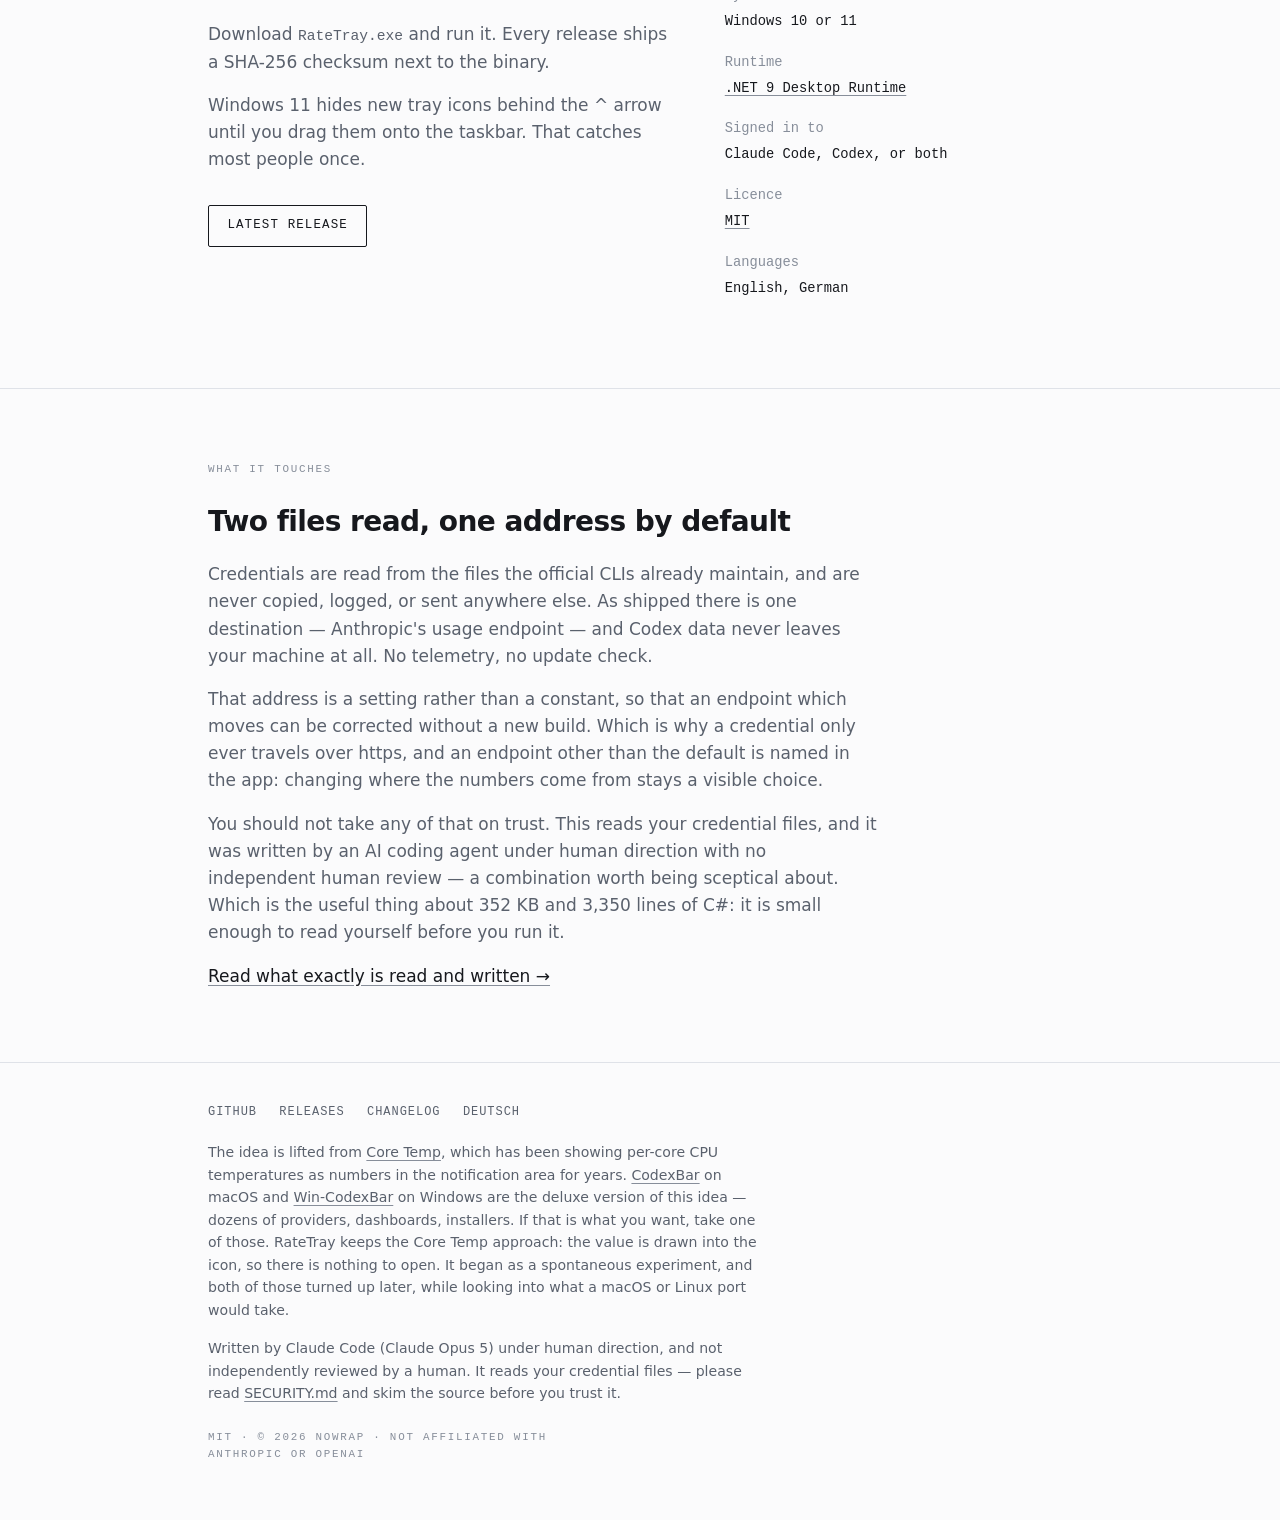
==== commit 0595dc3e: "site: bring the numbers and the network claim up to 0.2.0 The page still said "the only destination " ====
--- a/site/index.html
+++ b/site/index.html
@@ -14,7 +14,7 @@
 <meta property="og:url" content="https://ratetray.nowrap.net/">
 <meta property="og:site_name" content="RateTray">
 <meta property="og:title" content="RateTray — live usage limits for Claude Code and Codex">
-<meta property="og:description" content="See a limit coming before it stops you mid-task. One tray icon per limit, read from the services themselves. 345 KB, MIT, no telemetry.">
+<meta property="og:description" content="See a limit coming before it stops you mid-task. One tray icon per limit, read from the services themselves. 352 KB, MIT, no telemetry.">
 <meta property="og:image" content="https://ratetray.nowrap.net/social.png">
 <meta property="og:image:width" content="1200">
 <meta property="og:image:height" content="630">
@@ -22,7 +22,7 @@
 
 <meta name="twitter:card" content="summary_large_image">
 <meta name="twitter:title" content="RateTray — live usage limits for Claude Code and Codex">
-<meta name="twitter:description" content="See a limit coming before it stops you mid-task. One tray icon per limit, read from the services themselves. 345 KB, MIT, no telemetry.">
+<meta name="twitter:description" content="See a limit coming before it stops you mid-task. One tray icon per limit, read from the services themselves. 352 KB, MIT, no telemetry.">
 <meta name="twitter:image" content="https://ratetray.nowrap.net/social.png">
 
 <link rel="icon" href="favicon.ico" sizes="any">
@@ -58,7 +58,7 @@
     </p>
 
     <ul class="facts label">
-      <li>345&nbsp;KB, one file</li>
+      <li>352&nbsp;KB, one file</li>
       <li>MIT, open source</li>
       <li>No telemetry, one endpoint</li>
       <li>Claude&nbsp;Code + Codex</li>
@@ -294,18 +294,24 @@
   <section id="privacy">
     <div class="wrap">
       <span class="label">What it touches</span>
-      <h2>Two files read, one address contacted</h2>
+      <h2>Two files read, one address by default</h2>
       <p class="muted">
         Credentials are read from the files the official CLIs already maintain, and are never
-        copied, logged, or sent anywhere else. The only destination is Anthropic's usage
-        endpoint; Codex data never leaves your machine. There is no telemetry and no update
-        check.
-      </p>
-      <p class="muted">
-        You should not take that on trust. This reads your credential files, and it was written
-        by an AI coding agent under human direction with no independent human review — a
-        combination worth being sceptical about. Which is the useful thing about 345&nbsp;KB and
-        3,600 lines of C#: it is small enough to read yourself before you run it.
+        copied, logged, or sent anywhere else. As shipped there is one destination — Anthropic's
+        usage endpoint — and Codex data never leaves your machine at all. No telemetry, no
+        update check.
+      </p>
+      <p class="muted">
+        That address is a setting rather than a constant, so that an endpoint which moves can be
+        corrected without a new build. Which is why a credential only ever travels over https,
+        and an endpoint other than the default is named in the app: changing where the numbers
+        come from stays a visible choice.
+      </p>
+      <p class="muted">
+        You should not take any of that on trust. This reads your credential files, and it was
+        written by an AI coding agent under human direction with no independent human review — a
+        combination worth being sceptical about. Which is the useful thing about 352&nbsp;KB and
+        3,350 lines of C#: it is small enough to read yourself before you run it.
       </p>
       <p><a href="https://github.com/nowrap/rate-tray/blob/main/SECURITY.md">Read what exactly is read and written →</a></p>
     </div>
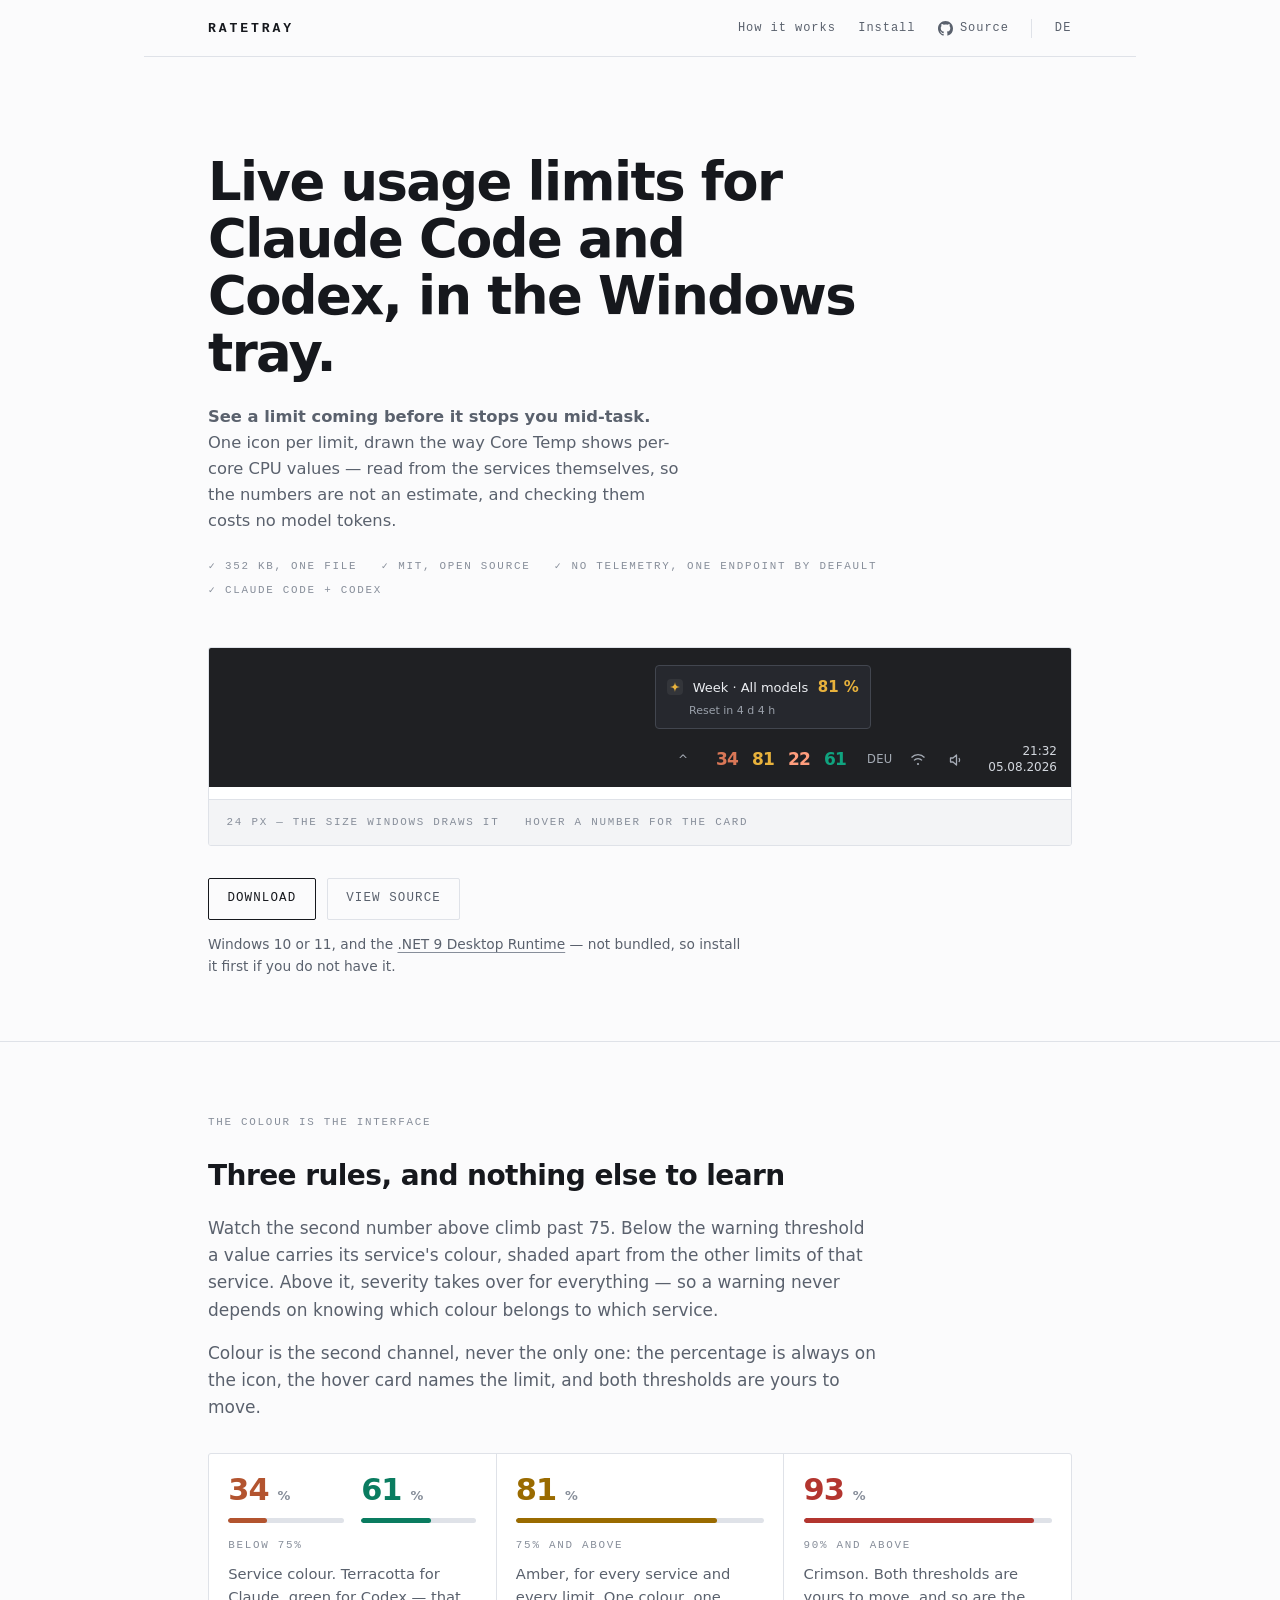
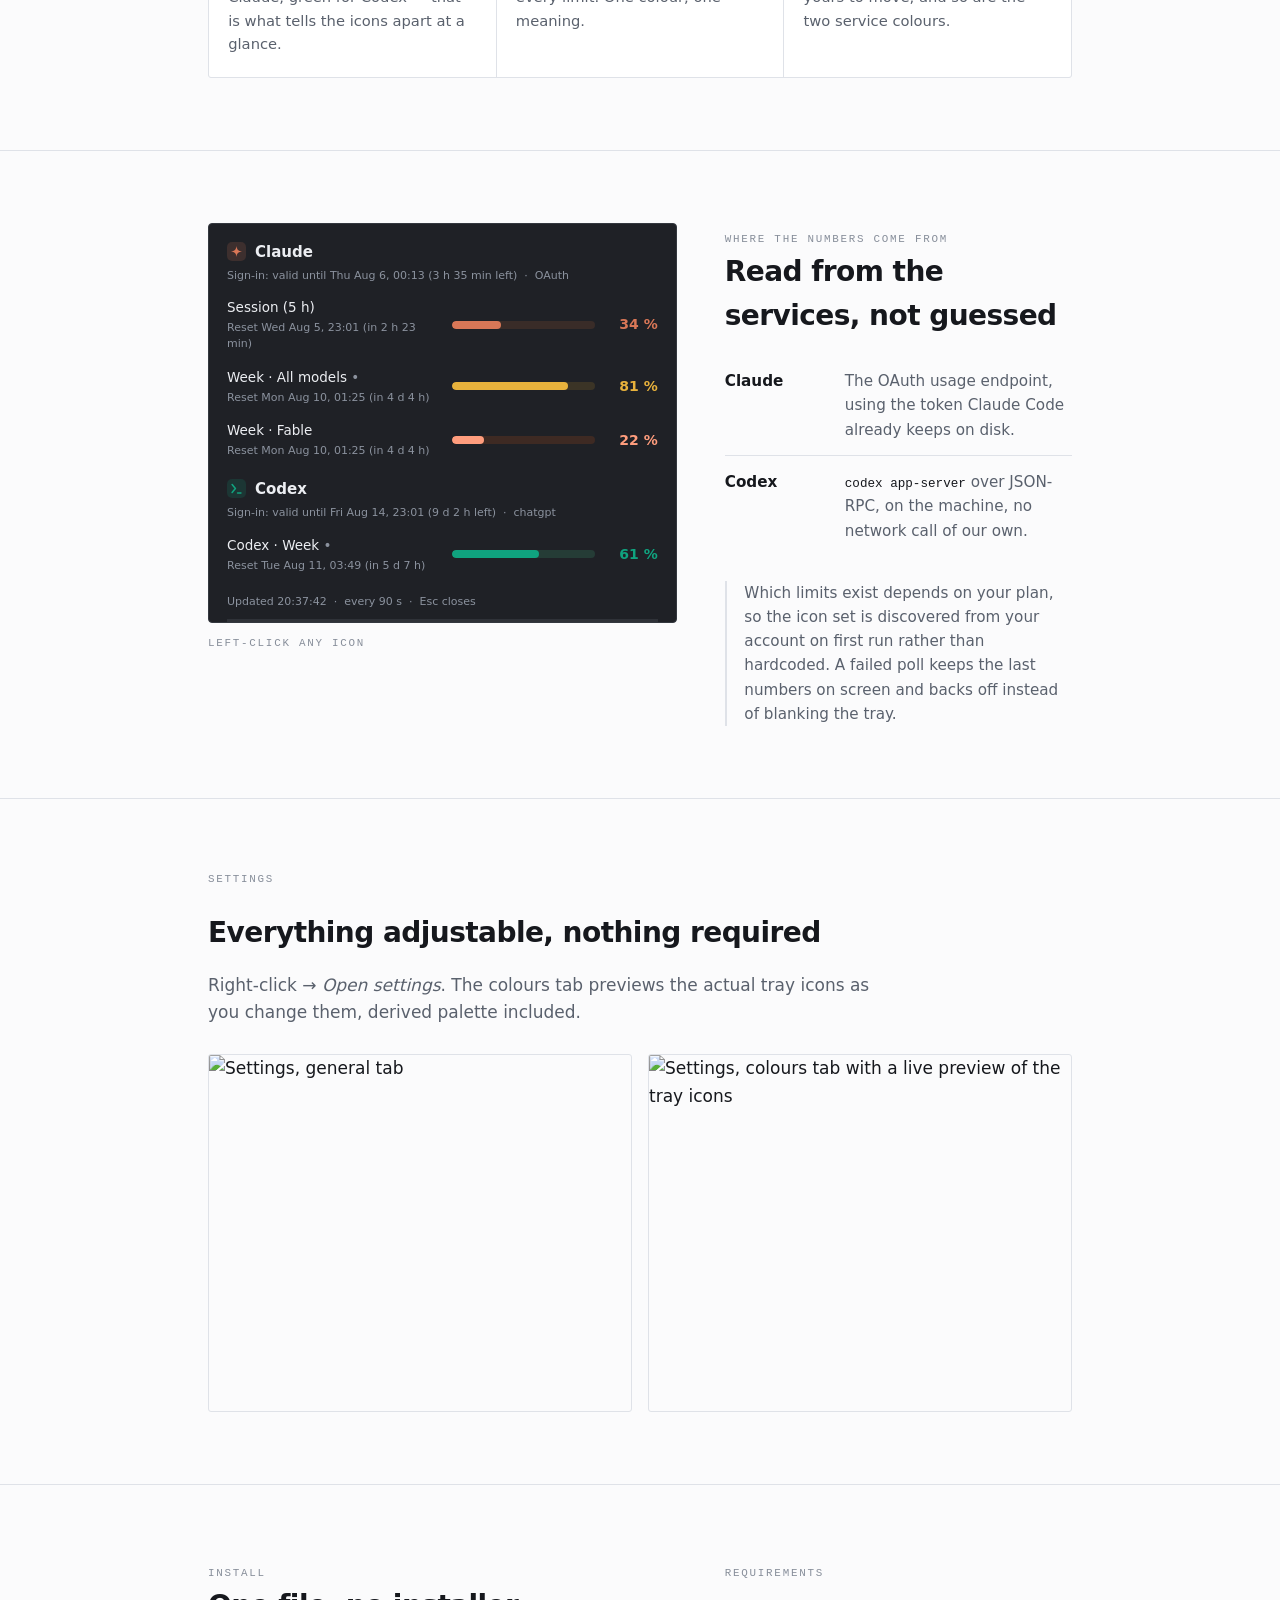
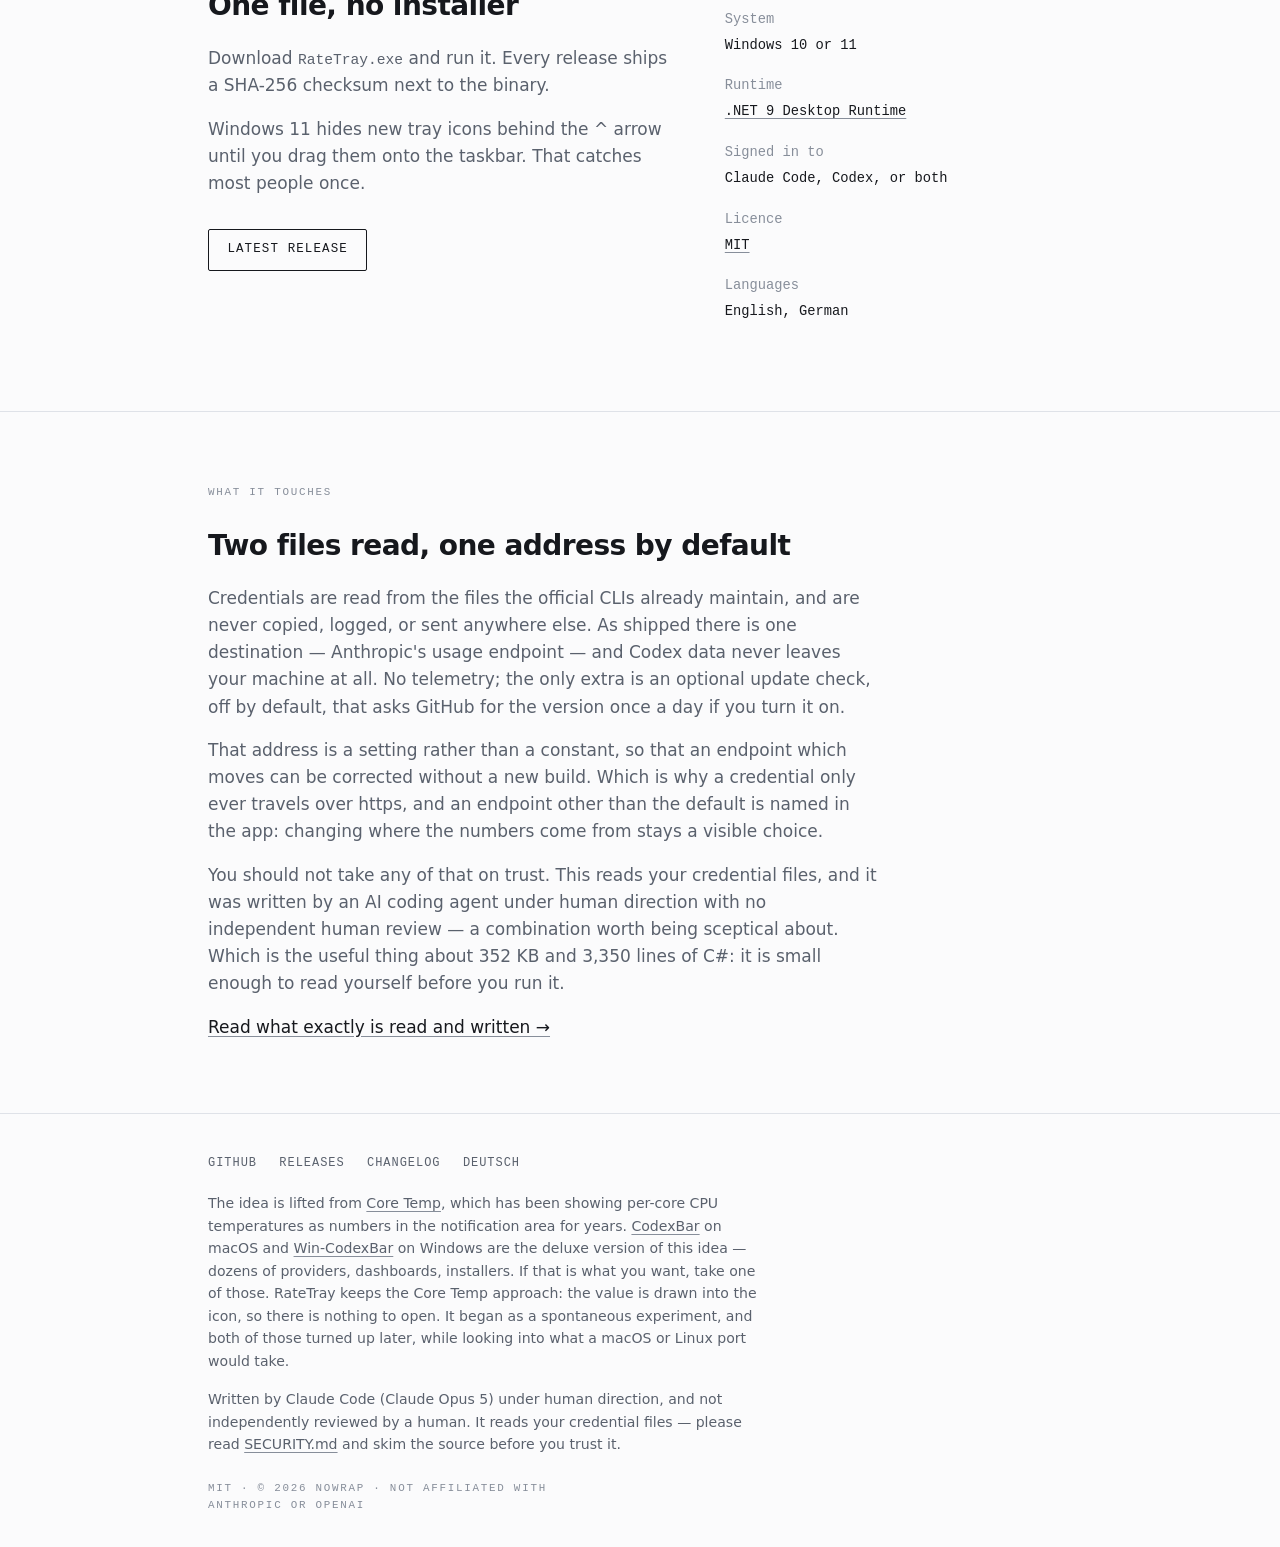
==== commit 3b501088: "Release 0.3.0 An About dialog with an opt-in update check, a stable per-icon Windows identity for ea" ====
--- a/site/index.html
+++ b/site/index.html
@@ -37,8 +37,10 @@
 <header class="wrap topbar">
   <span class="wordmark">RateTray</span>
   <nav>
-    <a href="#how">How it works</a>
-    <a href="#install">Install</a>
+    <span class="nav-sections">
+      <a href="#how">How it works</a>
+      <a href="#install">Install</a>
+    </span>
     <a href="https://github.com/nowrap/rate-tray">
       <svg width="15" height="15" viewBox="0 0 16 16" fill="currentColor" aria-hidden="true"><path d="M8 0C3.58 0 0 3.58 0 8c0 3.54 2.29 6.53 5.47 7.59.4.07.55-.17.55-.38 0-.19-.01-.82-.01-1.49-2.01.37-2.53-.49-2.69-.94-.09-.23-.48-.94-.82-1.13-.28-.15-.68-.52-.01-.53.63-.01 1.08.58 1.23.82.72 1.21 1.87.87 2.33.66.07-.52.28-.87.51-1.07-1.78-.2-3.64-.89-3.64-3.95 0-.87.31-1.59.82-2.15-.08-.2-.36-1.02.08-2.12 0 0 .67-.21 2.2.82a7.4 7.4 0 0 1 2-.27c.68 0 1.36.09 2 .27 1.53-1.04 2.2-.82 2.2-.82.44 1.1.16 1.92.08 2.12.51.56.82 1.27.82 2.15 0 3.07-1.87 3.75-3.65 3.95.29.25.54.73.54 1.48 0 1.07-.01 1.93-.01 2.2 0 .21.15.46.55.38A8.01 8.01 0 0 0 16 8c0-4.42-3.58-8-8-8z"/></svg>
       Source
@@ -60,7 +62,7 @@
     <ul class="facts label">
       <li>352&nbsp;KB, one file</li>
       <li>MIT, open source</li>
-      <li>No telemetry, one endpoint</li>
+      <li>No telemetry, one endpoint by default</li>
       <li>Claude&nbsp;Code + Codex</li>
     </ul>
 
@@ -298,8 +300,9 @@
       <p class="muted">
         Credentials are read from the files the official CLIs already maintain, and are never
         copied, logged, or sent anywhere else. As shipped there is one destination — Anthropic's
-        usage endpoint — and Codex data never leaves your machine at all. No telemetry, no
-        update check.
+        usage endpoint — and Codex data never leaves your machine at all. No telemetry; the only
+        extra is an optional update check, off by default, that asks GitHub for the version once a
+        day if you turn it on.
       </p>
       <p class="muted">
         That address is a setting rather than a constant, so that an endpoint which moves can be
--- a/site/style.css
+++ b/site/style.css
@@ -83,6 +83,7 @@
   font-weight: 600;
 }
 .topbar nav { display: flex; align-items: center; gap: 1.4rem; }
+.topbar nav .nav-sections { display: contents; }
 .topbar nav a {
   display: inline-flex; align-items: center; gap: 0.45rem;
   font-family: var(--mono); font-size: 0.75rem; letter-spacing: 0.08em;
@@ -90,6 +91,31 @@
 }
 .topbar nav a:hover { color: var(--text); }
 .topbar nav svg { display: block; flex: none; }
+
+/* On a phone the four links do not fit beside the wordmark: English breaks
+   "How it works" over three lines, German pushes the language switch off the
+   right edge entirely. Give the bar two rows instead — identity and the two
+   outbound links on top, the section anchors underneath, flush with the
+   wordmark. The rows must not share grid columns, or the long German labels
+   below would squeeze the links above back off-screen; hence the wrapper
+   spanning the full width. */
+@media (max-width: 34rem) {
+  .topbar {
+    display: grid;
+    grid-template-columns: 1fr auto auto;
+    column-gap: 1.1rem;
+    row-gap: 0.55rem;
+    align-items: center;
+  }
+  .topbar nav { display: contents; }
+  .wordmark { grid-row: 1; grid-column: 1; }
+  .topbar nav .nav-sections {
+    grid-row: 2; grid-column: 1 / -1;
+    display: flex; flex-wrap: wrap; align-items: center; gap: 0.5rem 1.4rem;
+  }
+  .topbar nav > a[href^="https://github"] { grid-row: 1; grid-column: 2; }
+  .topbar nav a.lang { grid-row: 1; grid-column: 3; padding-left: 1.1rem; }
+}
 
 /* ----------------------------------------------------------------- hero -- */
 .hero { padding-block: clamp(3rem, 9vw, 6rem) clamp(2.5rem, 6vw, 4rem); }
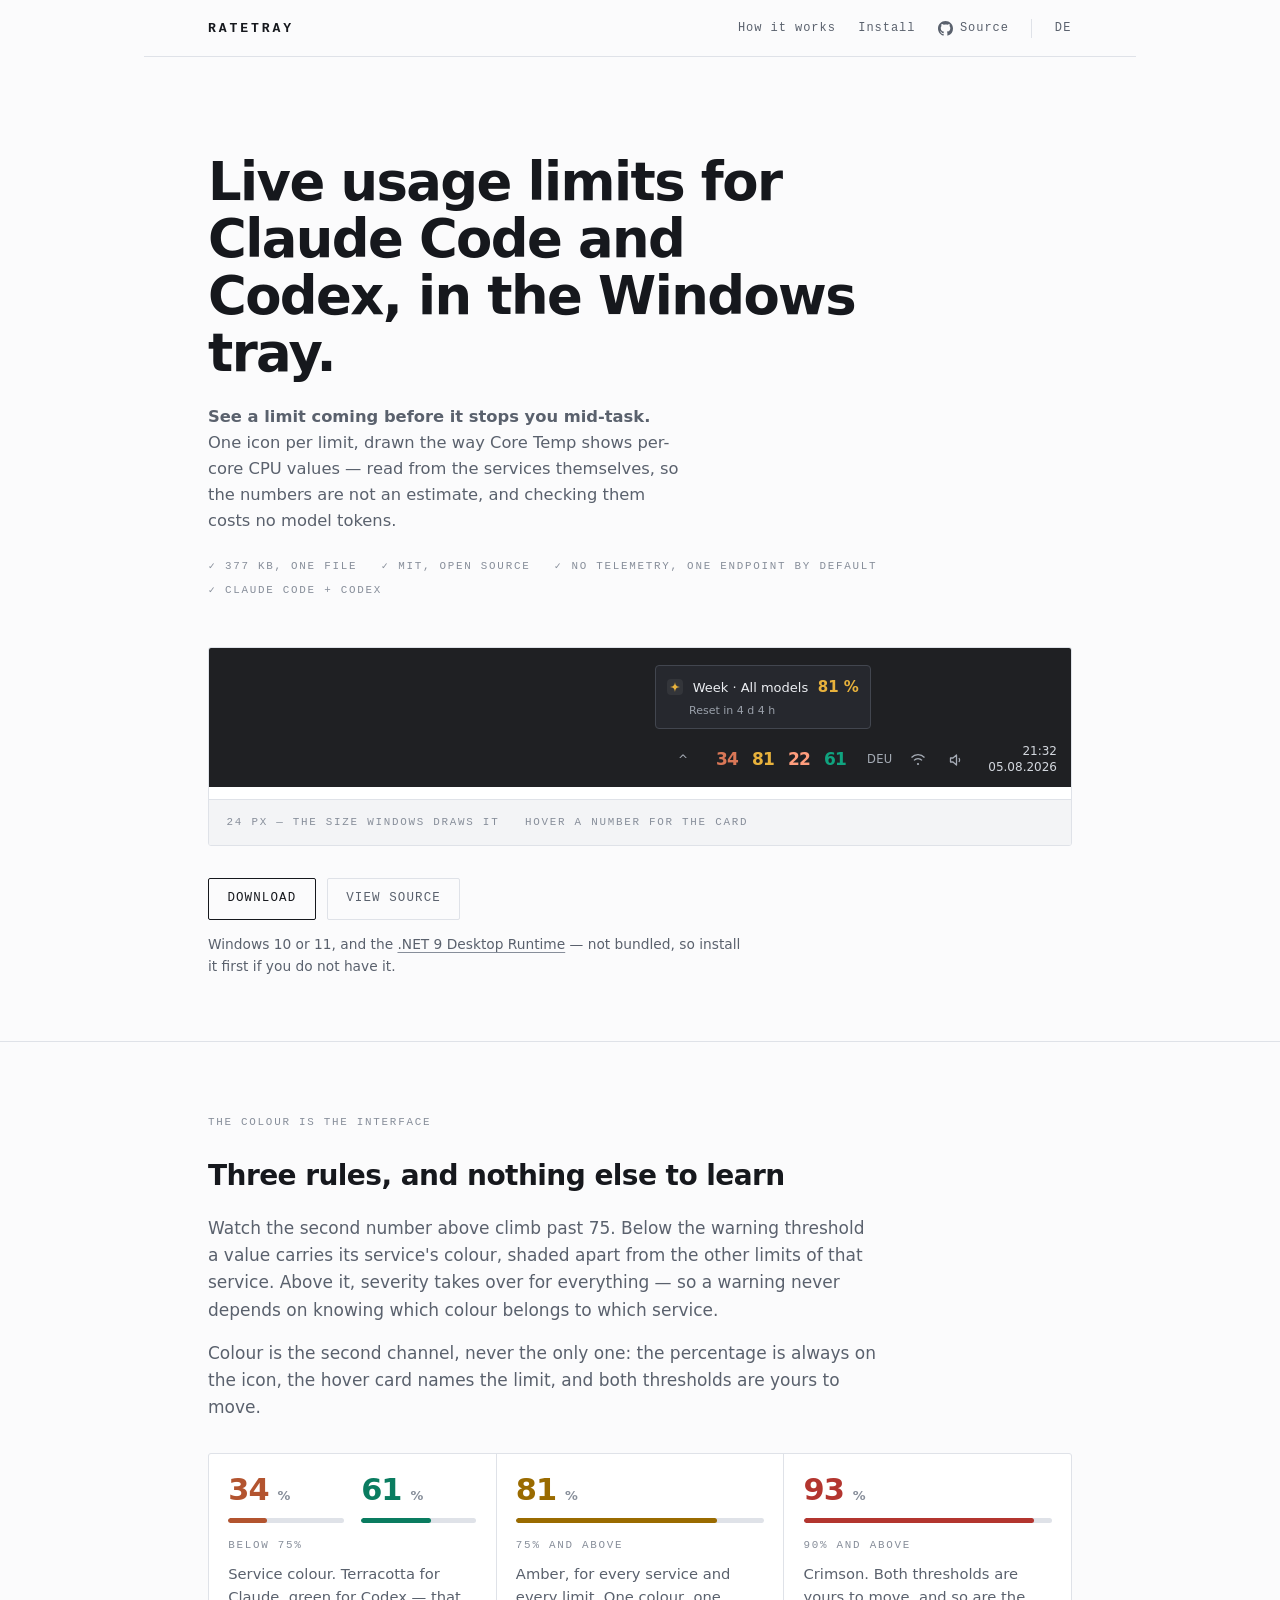
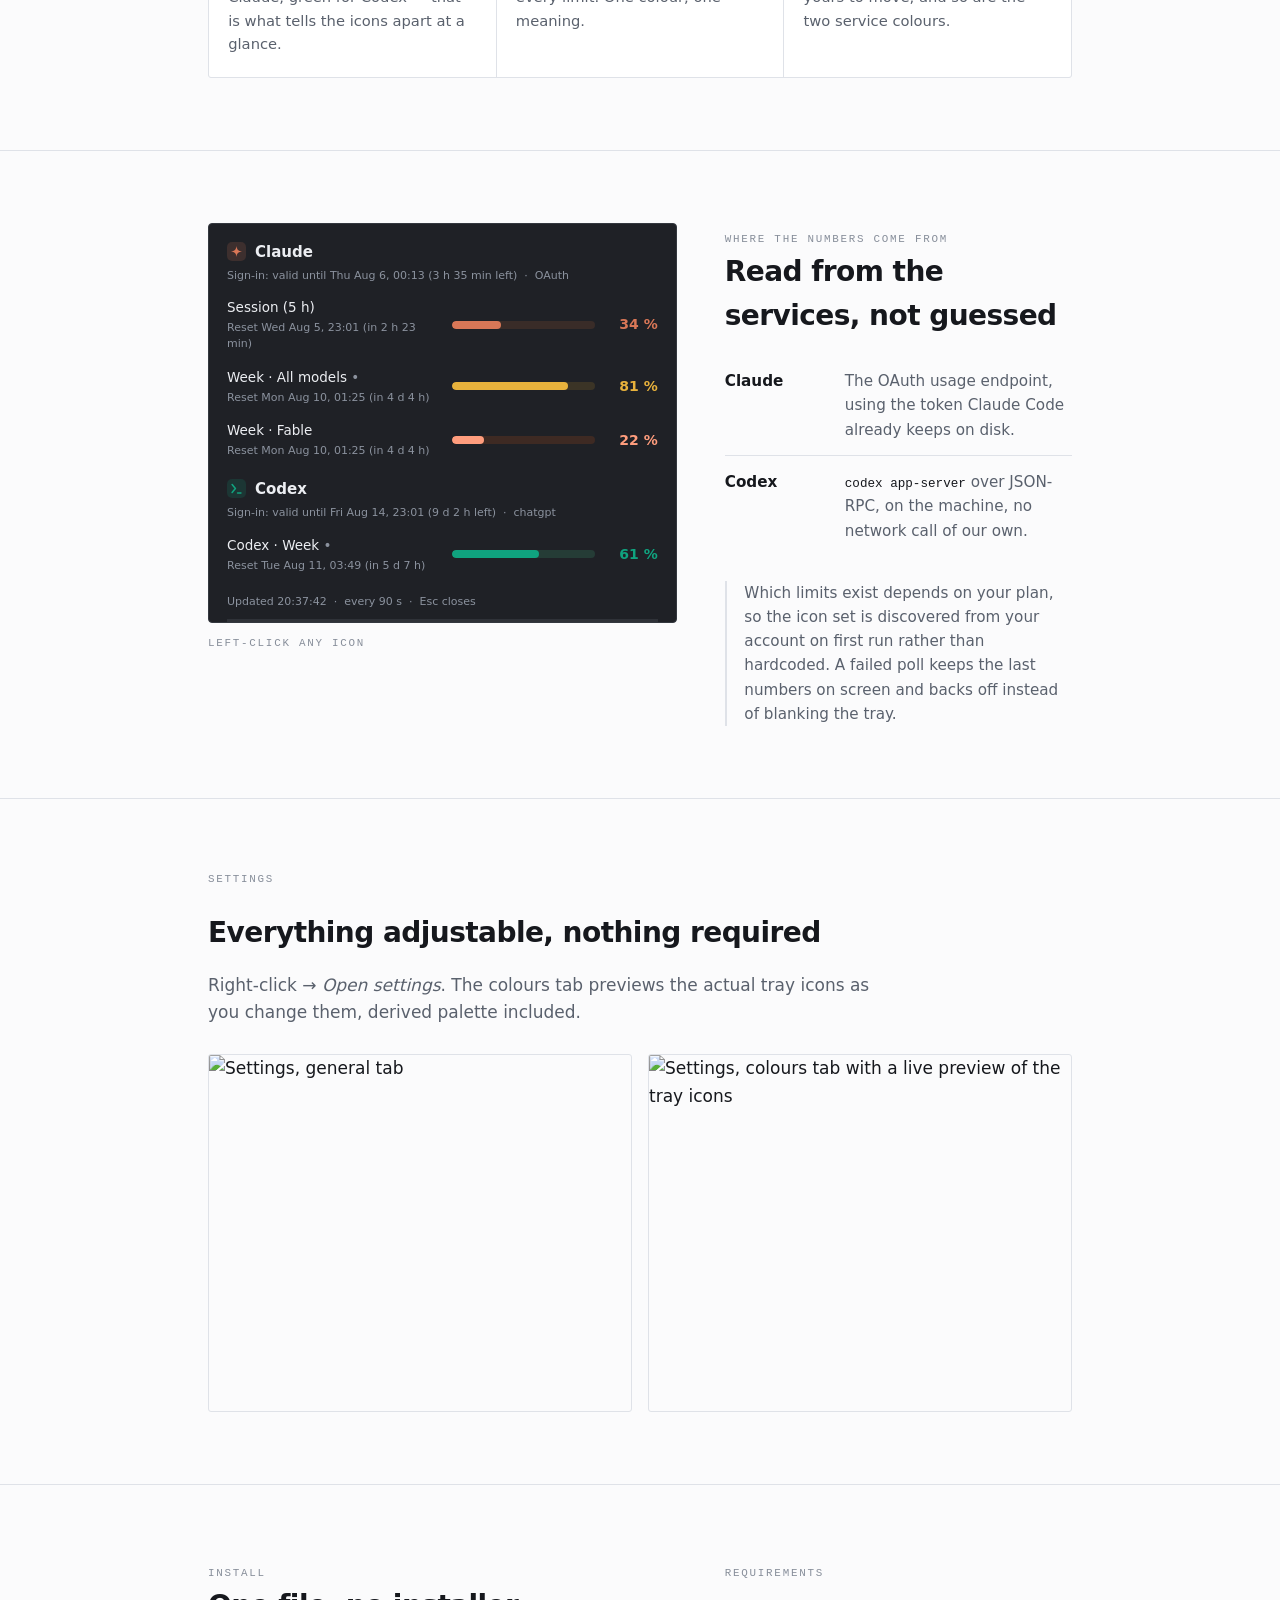
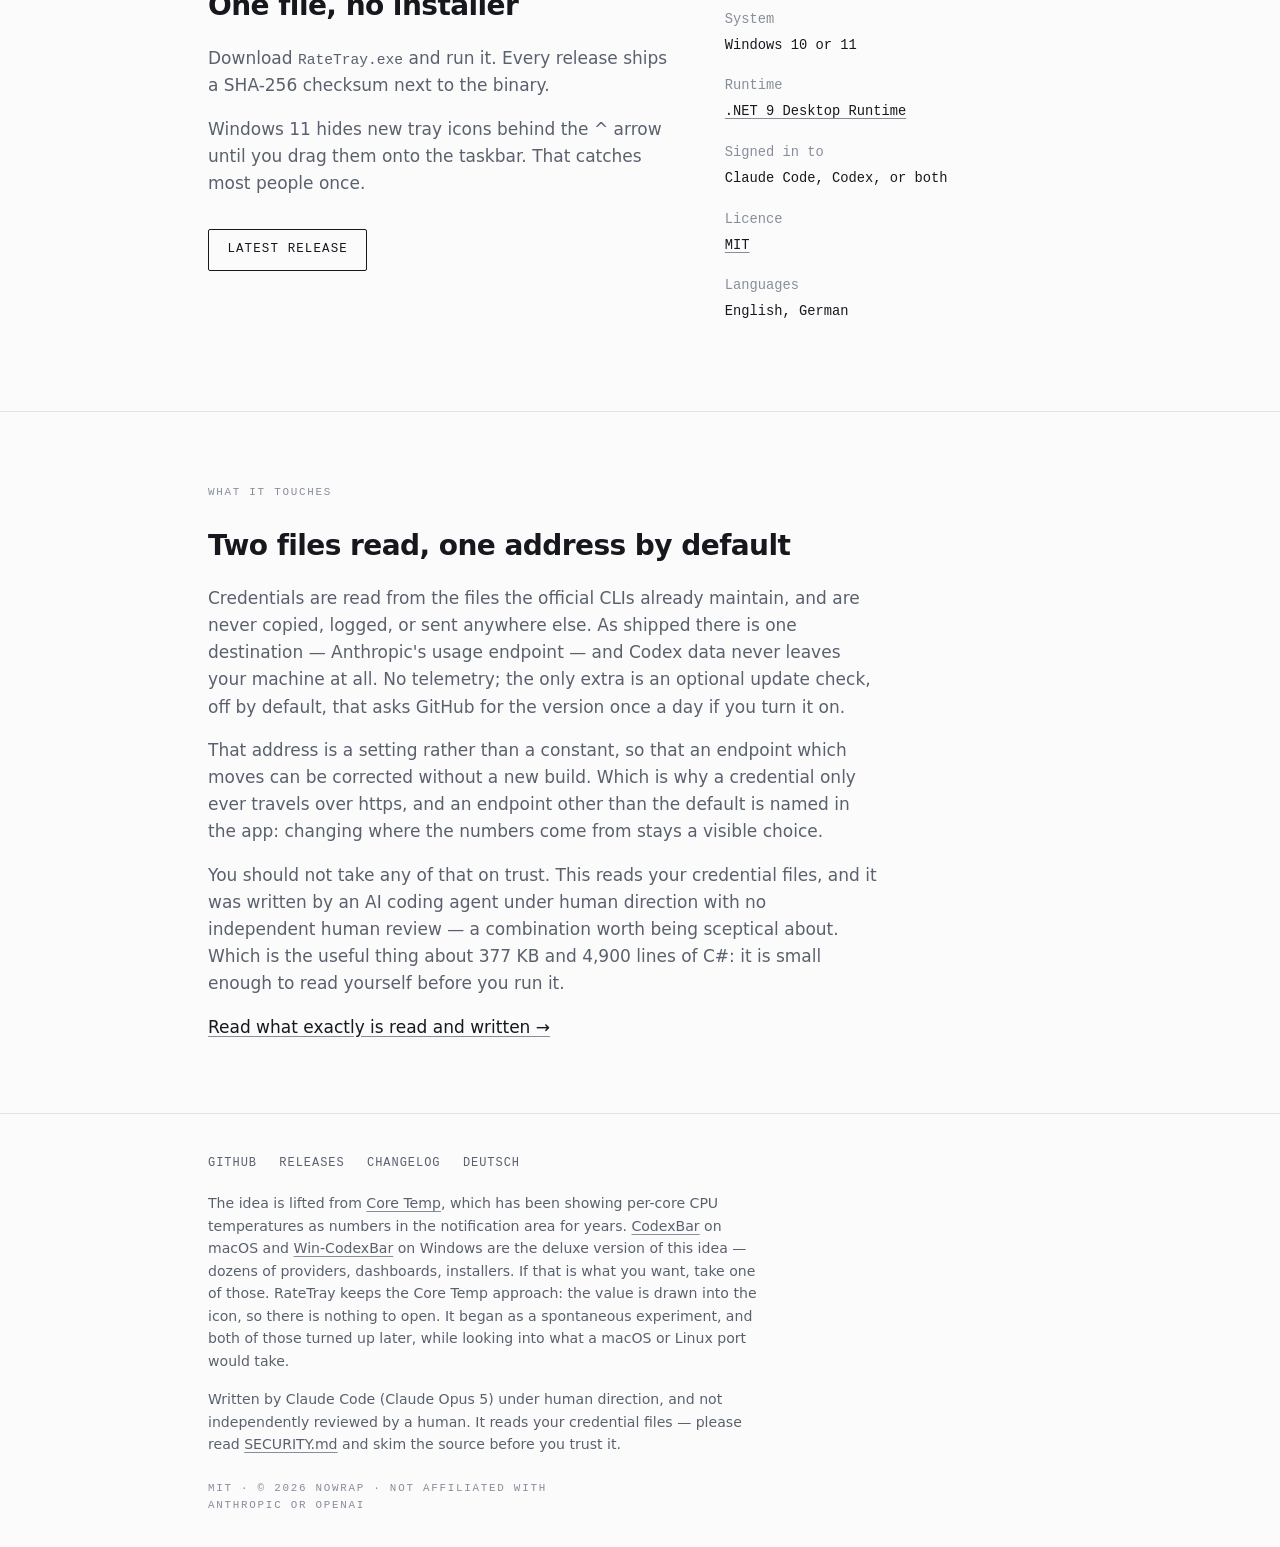
==== commit 83c7c2cb: "site: bring the size and line-count numbers up to 0.3.0 The 0.3.0 single-file build is 377 KB (a 386" ====
--- a/site/index.html
+++ b/site/index.html
@@ -14,7 +14,7 @@
 <meta property="og:url" content="https://ratetray.nowrap.net/">
 <meta property="og:site_name" content="RateTray">
 <meta property="og:title" content="RateTray — live usage limits for Claude Code and Codex">
-<meta property="og:description" content="See a limit coming before it stops you mid-task. One tray icon per limit, read from the services themselves. 352 KB, MIT, no telemetry.">
+<meta property="og:description" content="See a limit coming before it stops you mid-task. One tray icon per limit, read from the services themselves. 377 KB, MIT, no telemetry.">
 <meta property="og:image" content="https://ratetray.nowrap.net/social.png">
 <meta property="og:image:width" content="1200">
 <meta property="og:image:height" content="630">
@@ -22,7 +22,7 @@
 
 <meta name="twitter:card" content="summary_large_image">
 <meta name="twitter:title" content="RateTray — live usage limits for Claude Code and Codex">
-<meta name="twitter:description" content="See a limit coming before it stops you mid-task. One tray icon per limit, read from the services themselves. 352 KB, MIT, no telemetry.">
+<meta name="twitter:description" content="See a limit coming before it stops you mid-task. One tray icon per limit, read from the services themselves. 377 KB, MIT, no telemetry.">
 <meta name="twitter:image" content="https://ratetray.nowrap.net/social.png">
 
 <link rel="icon" href="favicon.ico" sizes="any">
@@ -60,7 +60,7 @@
     </p>
 
     <ul class="facts label">
-      <li>352&nbsp;KB, one file</li>
+      <li>377&nbsp;KB, one file</li>
       <li>MIT, open source</li>
       <li>No telemetry, one endpoint by default</li>
       <li>Claude&nbsp;Code + Codex</li>
@@ -313,8 +313,8 @@
       <p class="muted">
         You should not take any of that on trust. This reads your credential files, and it was
         written by an AI coding agent under human direction with no independent human review — a
-        combination worth being sceptical about. Which is the useful thing about 352&nbsp;KB and
-        3,350 lines of C#: it is small enough to read yourself before you run it.
+        combination worth being sceptical about. Which is the useful thing about 377&nbsp;KB and
+        4,900 lines of C#: it is small enough to read yourself before you run it.
       </p>
       <p><a href="https://github.com/nowrap/rate-tray/blob/main/SECURITY.md">Read what exactly is read and written →</a></p>
     </div>
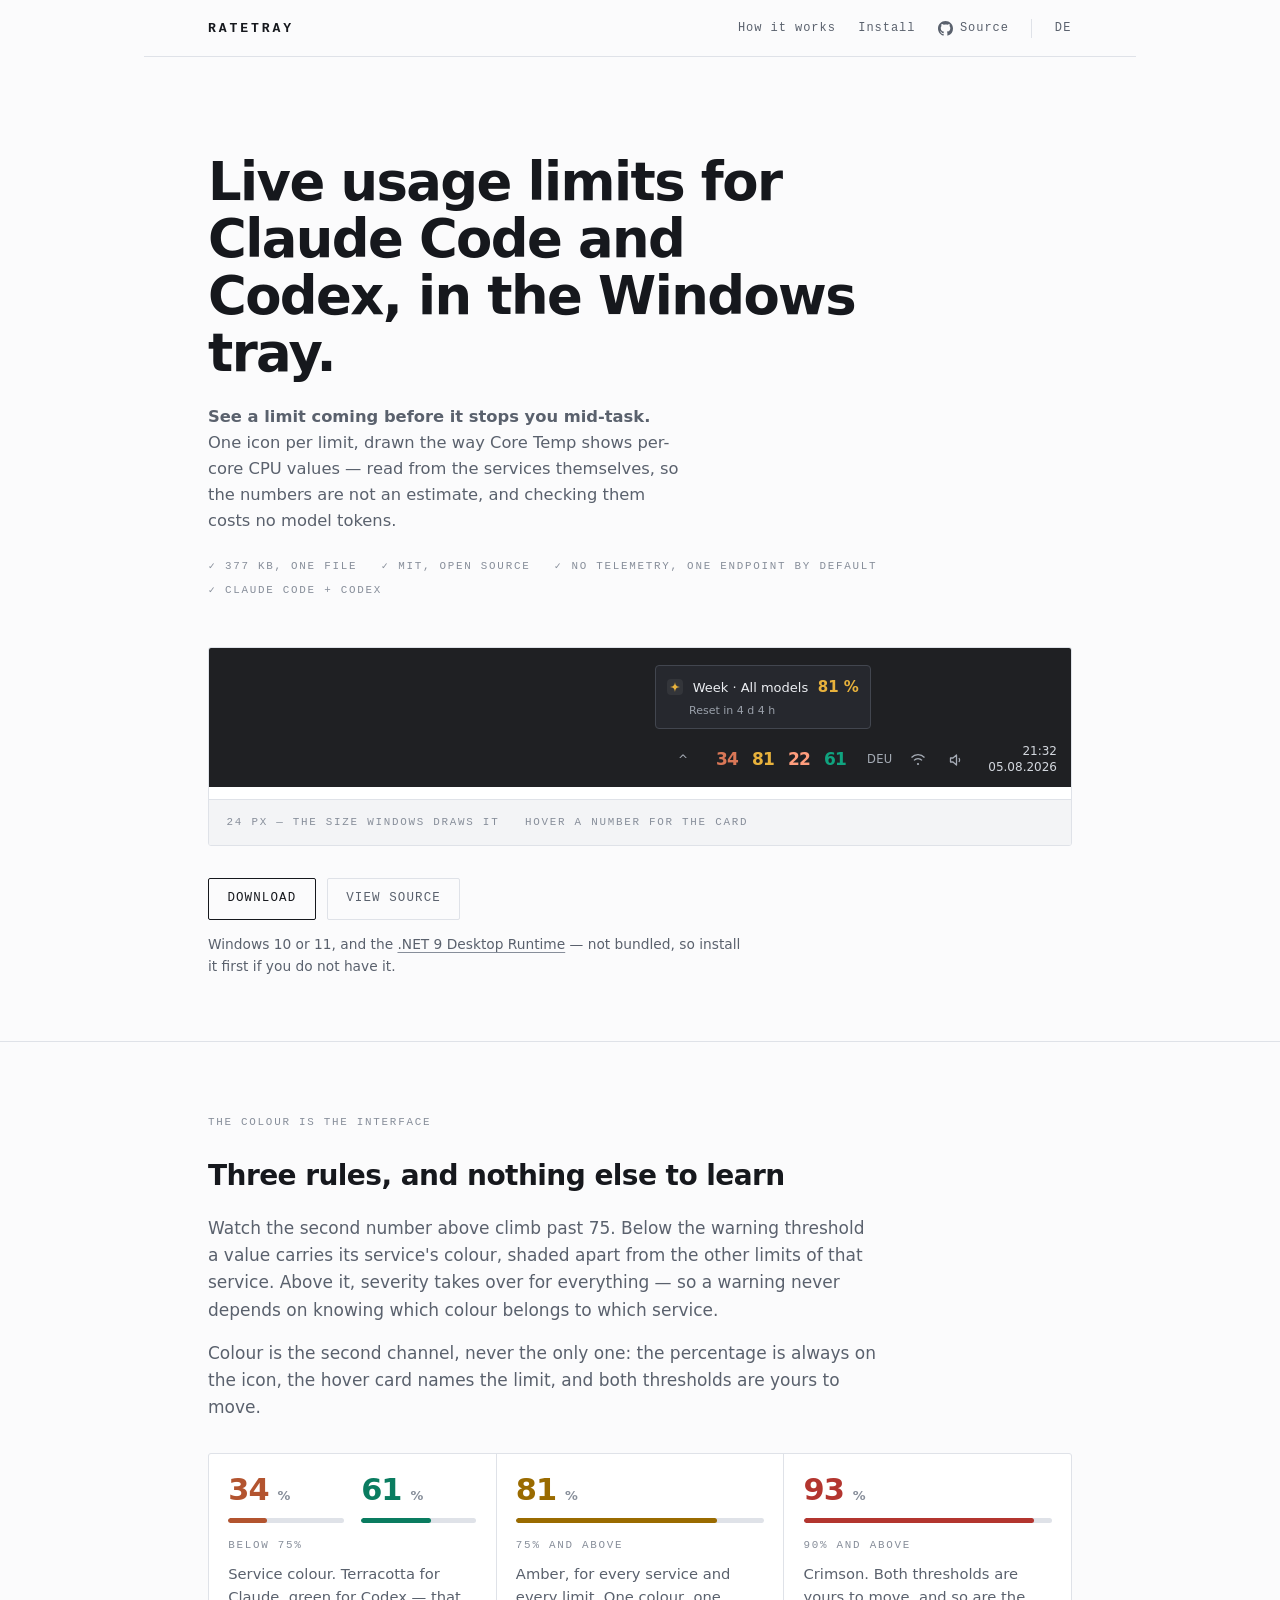
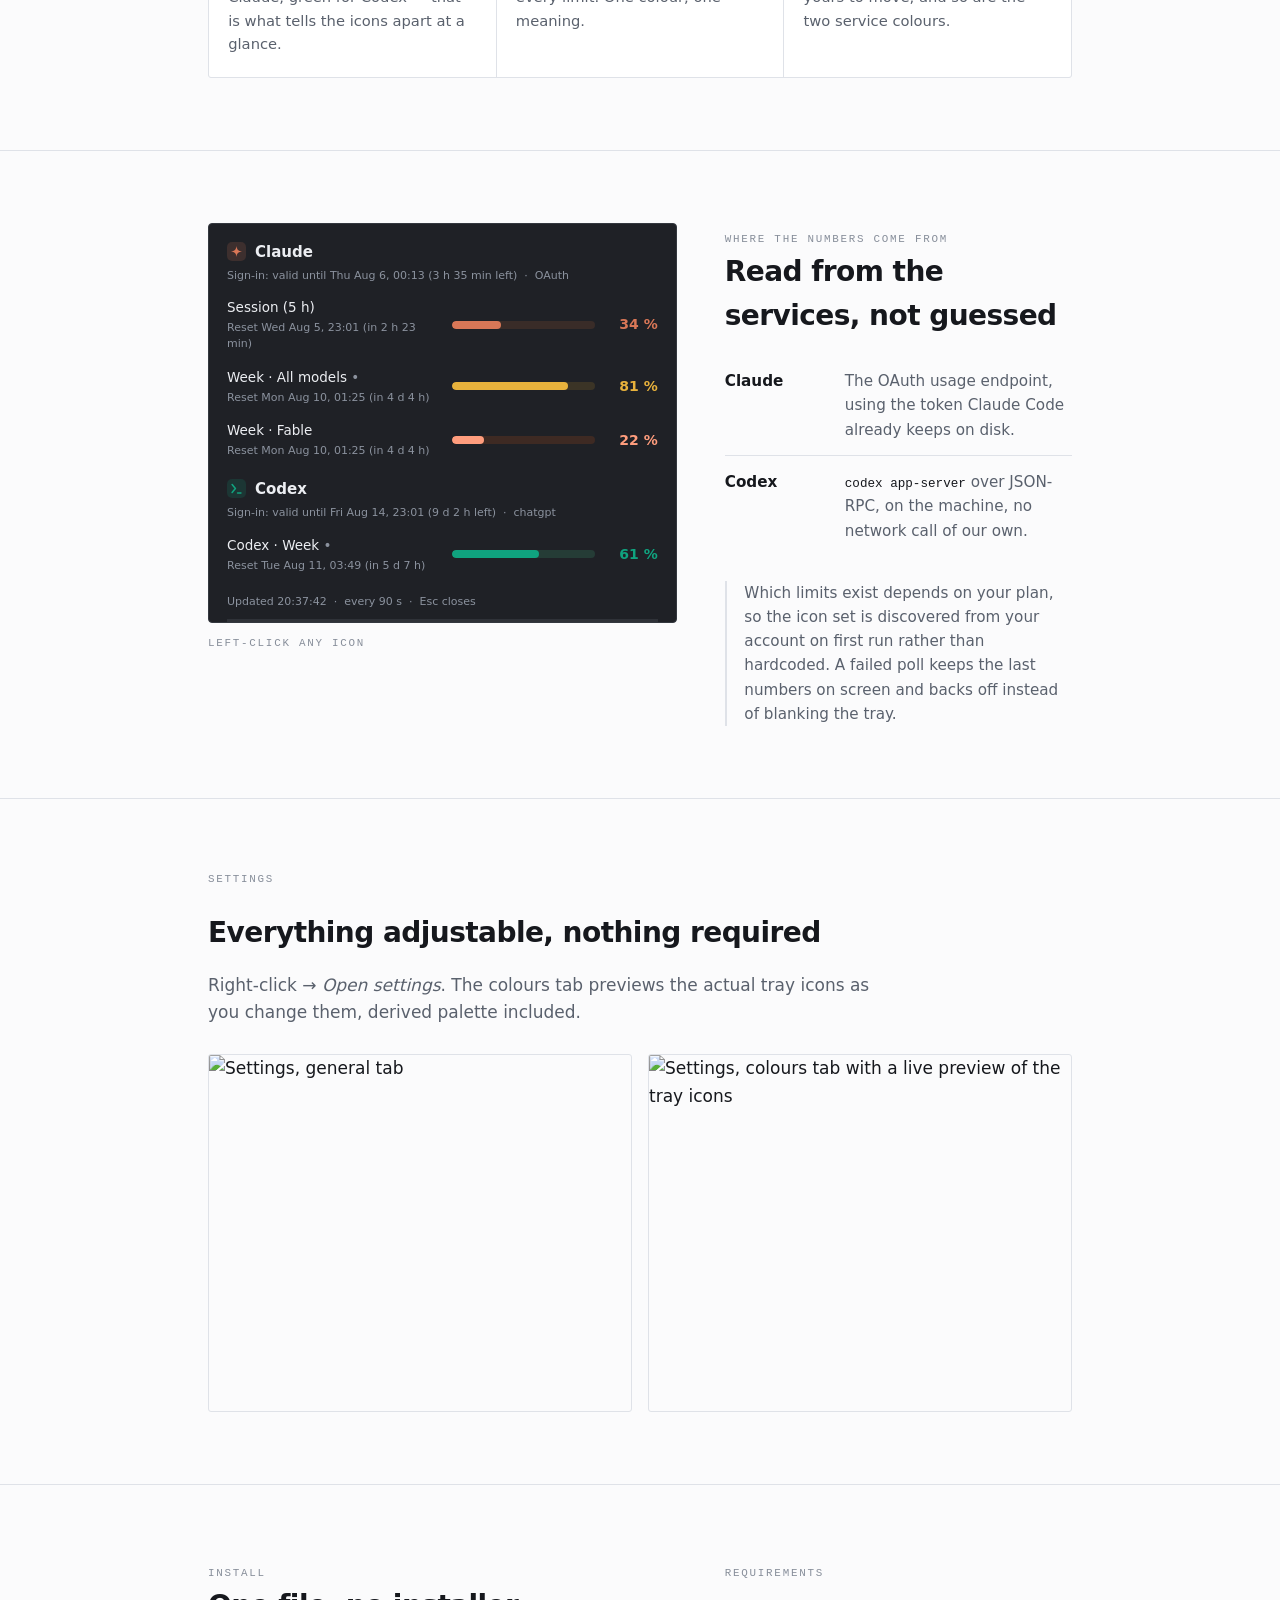
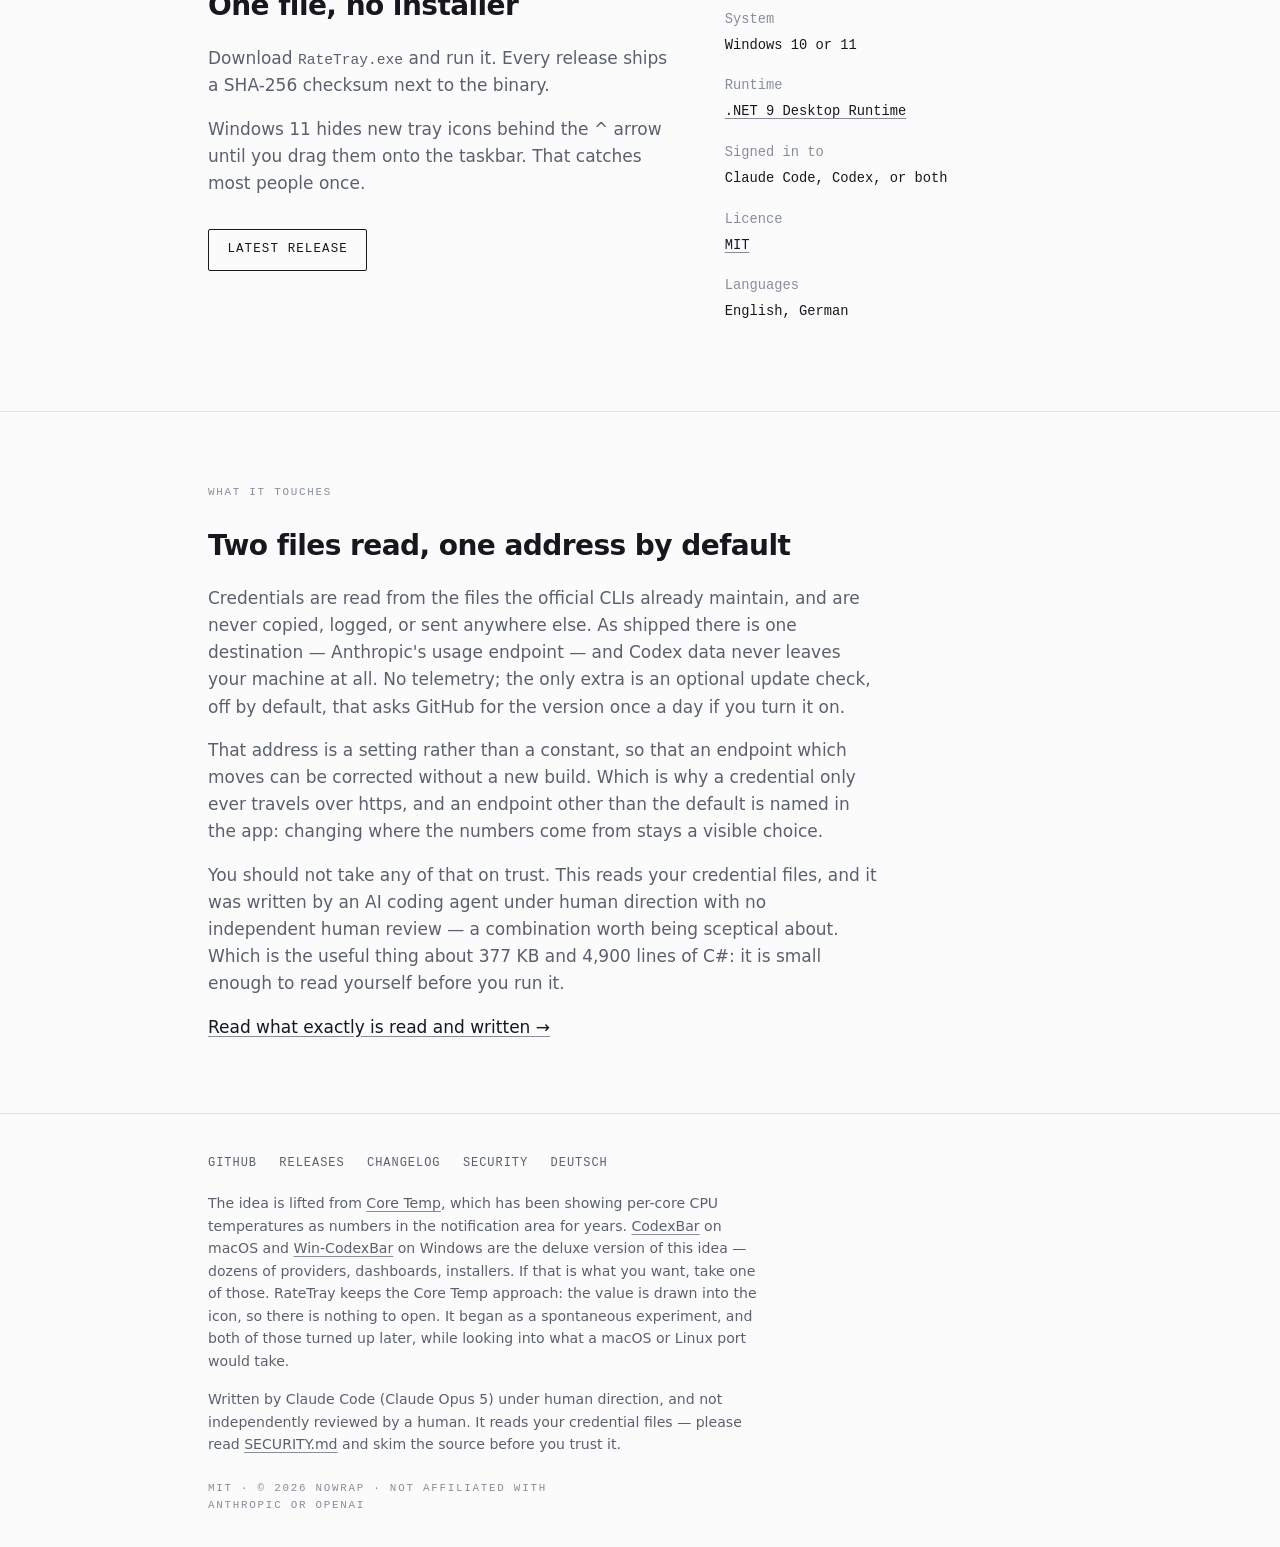
==== commit d0355292: "site: publish a security contact as security.txt RFC 9116 in one file. /.well-known/security.txt nam" ====
--- a/site/index.html
+++ b/site/index.html
@@ -327,6 +327,7 @@
       <a href="https://github.com/nowrap/rate-tray">GitHub</a>
       <a href="https://github.com/nowrap/rate-tray/releases">Releases</a>
       <a href="https://github.com/nowrap/rate-tray/blob/main/CHANGELOG.md">Changelog</a>
+      <a href="https://github.com/nowrap/rate-tray/blob/main/SECURITY.md">Security</a>
       <a href="de/">Deutsch</a>
     </div>
     <p>
